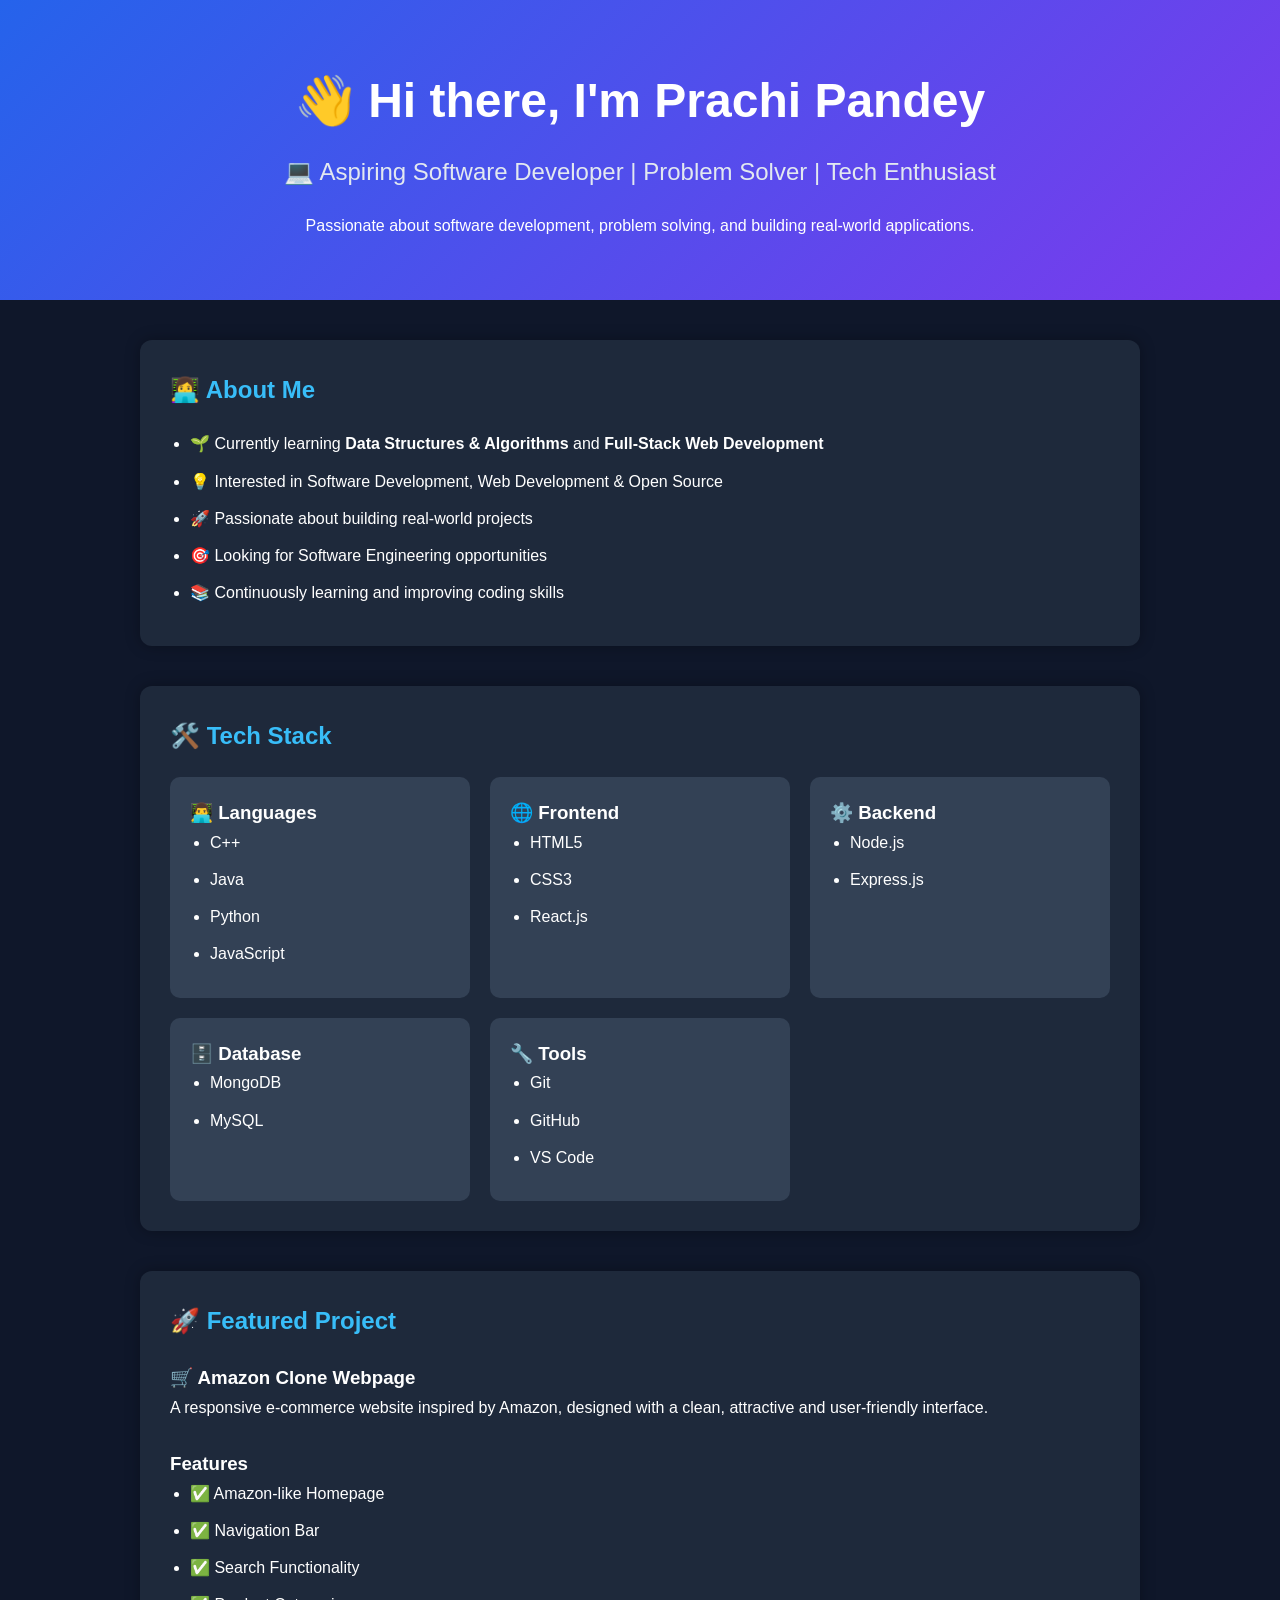
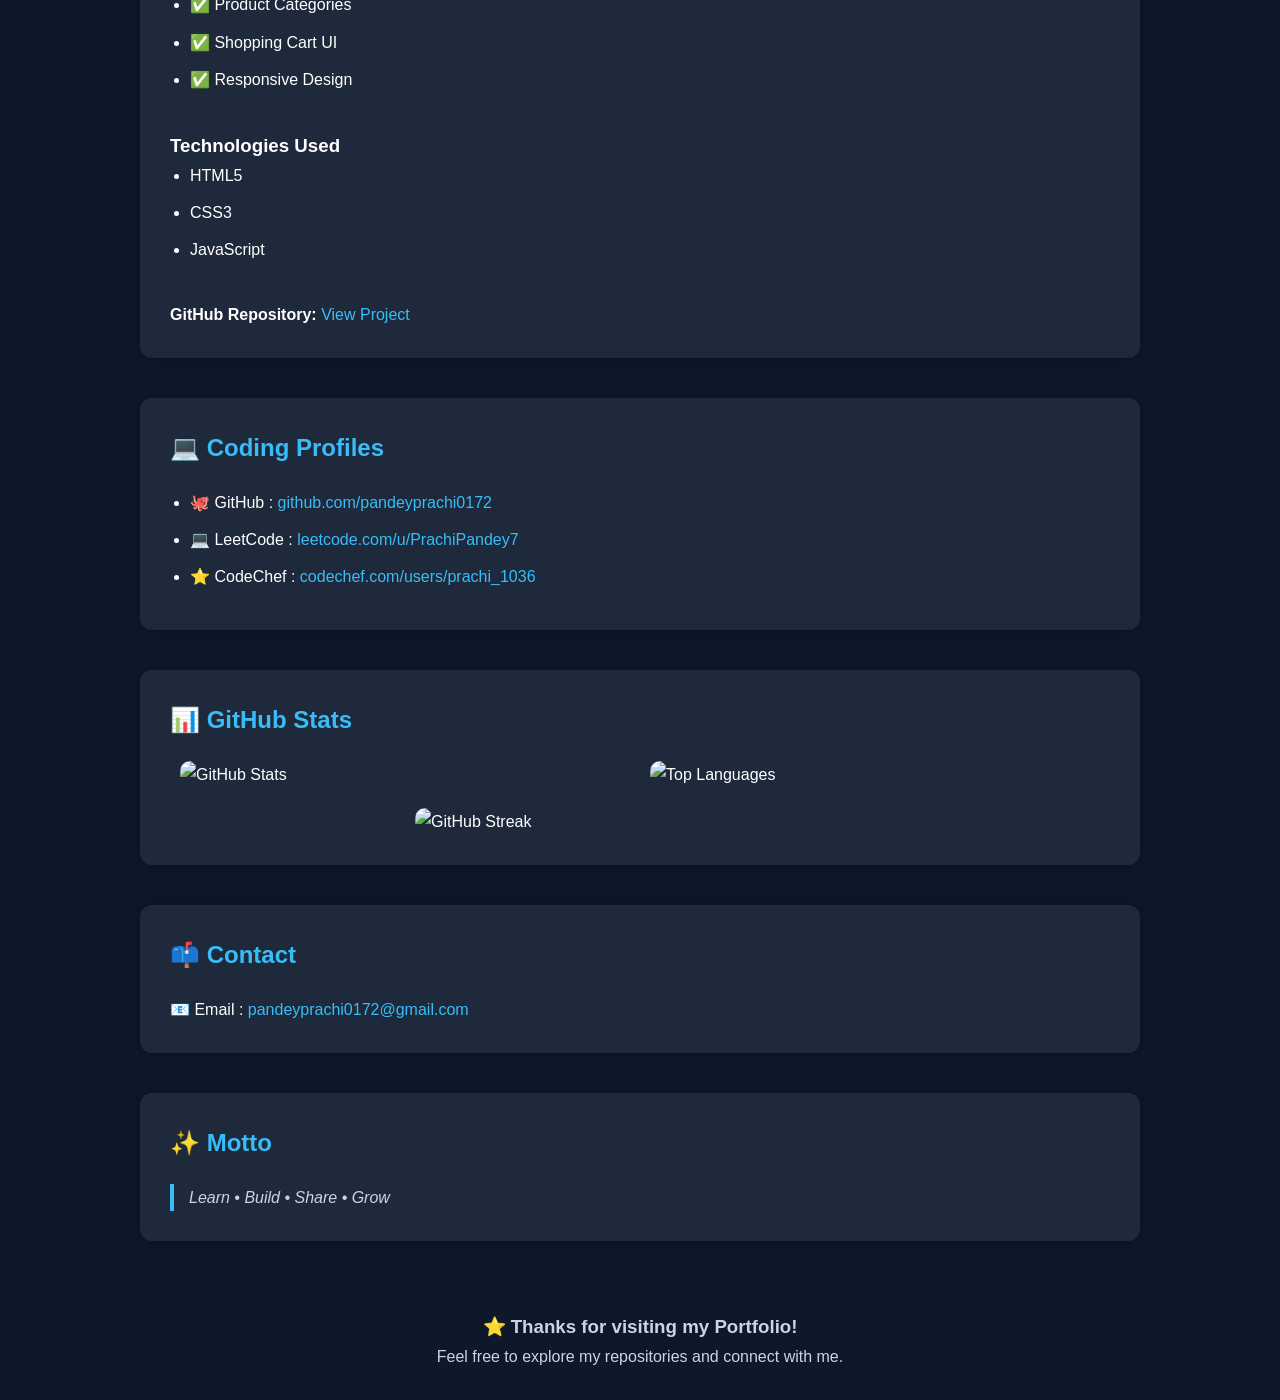
==== Portfolio/index.html @ b2e93963 "Add portfolio" ====
<!DOCTYPE html>
<html lang="en">
<head>
    <meta charset="UTF-8">
    <meta name="viewport" content="width=device-width, initial-scale=1.0">
    <title>Prachi Pandey | Portfolio</title>

    <style>
        *{
            margin:0;
            padding:0;
            box-sizing:border-box;
            font-family:Arial, Helvetica, sans-serif;
        }

        body{
            background:#0f172a;
            color:#fff;
            line-height:1.7;
        }

        header{
            text-align:center;
            padding:60px 20px;
            background:linear-gradient(135deg,#2563eb,#7c3aed);
        }

        header h1{
            font-size:3rem;
        }

        header h2{
            margin-top:10px;
            font-weight:400;
            color:#e2e8f0;
        }

        section{
            max-width:1000px;
            margin:40px auto;
            padding:30px;
            background:#1e293b;
            border-radius:12px;
            box-shadow:0 0 15px rgba(0,0,0,.3);
        }

        h2{
            color:#38bdf8;
            margin-bottom:20px;
        }

        ul{
            margin-left:20px;
        }

        li{
            margin-bottom:10px;
        }

        .grid{
            display:grid;
            grid-template-columns:repeat(auto-fit,minmax(250px,1fr));
            gap:20px;
        }

        .card{
            background:#334155;
            padding:20px;
            border-radius:10px;
        }

        a{
            color:#38bdf8;
            text-decoration:none;
        }

        a:hover{
            text-decoration:underline;
        }

        .stats{
            display:flex;
            flex-wrap:wrap;
            justify-content:center;
            gap:20px;
        }

        .stats img{
            width:450px;
            max-width:100%;
            border-radius:10px;
        }

        footer{
            text-align:center;
            padding:30px;
            color:#cbd5e1;
        }

        blockquote{
            border-left:4px solid #38bdf8;
            padding-left:15px;
            font-style:italic;
            color:#cbd5e1;
        }
    </style>

</head>
<body>

<header>
    <h1>👋 Hi there, I'm Prachi Pandey</h1>
    <h2>💻 Aspiring Software Developer | Problem Solver | Tech Enthusiast</h2>

    <p style="margin-top:20px;">
        Passionate about software development, problem solving,
        and building real-world applications.
    </p>
</header>

<section>

<h2>👩‍💻 About Me</h2>

<ul>
    <li>🌱 Currently learning <strong>Data Structures & Algorithms</strong> and <strong>Full-Stack Web Development</strong></li>

    <li>💡 Interested in Software Development, Web Development & Open Source</li>

    <li>🚀 Passionate about building real-world projects</li>

    <li>🎯 Looking for Software Engineering opportunities</li>

    <li>📚 Continuously learning and improving coding skills</li>

</ul>

</section>

<section>

<h2>🛠️ Tech Stack</h2>

<div class="grid">

<div class="card">
<h3>👨‍💻 Languages</h3>
<ul>
<li>C++</li>
<li>Java</li>
<li>Python</li>
<li>JavaScript</li>
</ul>
</div>

<div class="card">
<h3>🌐 Frontend</h3>
<ul>
<li>HTML5</li>
<li>CSS3</li>
<li>React.js</li>
</ul>
</div>

<div class="card">
<h3>⚙️ Backend</h3>
<ul>
<li>Node.js</li>
<li>Express.js</li>
</ul>
</div>

<div class="card">
<h3>🗄️ Database</h3>
<ul>
<li>MongoDB</li>
<li>MySQL</li>
</ul>
</div>

<div class="card">
<h3>🔧 Tools</h3>
<ul>
<li>Git</li>
<li>GitHub</li>
<li>VS Code</li>
</ul>
</div>

</div>

</section>

<section>

<h2>🚀 Featured Project</h2>

<h3>🛒 Amazon Clone Webpage</h3>

<p>
A responsive e-commerce website inspired by Amazon,
designed with a clean, attractive and user-friendly interface.
</p>

<br>

<h3>Features</h3>

<ul>
<li>✅ Amazon-like Homepage</li>
<li>✅ Navigation Bar</li>
<li>✅ Search Functionality</li>
<li>✅ Product Categories</li>
<li>✅ Shopping Cart UI</li>
<li>✅ Responsive Design</li>
</ul>

<br>

<h3>Technologies Used</h3>

<ul>
<li>HTML5</li>
<li>CSS3</li>
<li>JavaScript</li>
</ul>

<br>

<p>
<strong>GitHub Repository:</strong>
<a href="https://github.com/pandeyprachi0172/PrachiPandey" target="_blank">
View Project
</a>
</p>

</section>

<section>

<h2>💻 Coding Profiles</h2>

<ul>

<li>
🐙 GitHub :
<a href="https://github.com/pandeyprachi0172" target="_blank">
github.com/pandeyprachi0172
</a>
</li>

<li>
💻 LeetCode :
<a href="https://leetcode.com/u/PrachiPandey7/" target="_blank">
leetcode.com/u/PrachiPandey7
</a>
</li>

<li>
⭐ CodeChef :
<a href="https://www.codechef.com/users/prachi_1036" target="_blank">
codechef.com/users/prachi_1036
</a>
</li>

</ul>

</section>

<section>

<h2>📊 GitHub Stats</h2>

<div class="stats">

<img src="https://github-readme-stats.vercel.app/api?username=pandeyprachi0172&show_icons=true&theme=tokyonight&hide_border=true" alt="GitHub Stats">

<img src="https://github-readme-stats.vercel.app/api/top-langs/?username=pandeyprachi0172&layout=compact&theme=tokyonight&hide_border=true" alt="Top Languages">

<img src="https://streak-stats.demolab.com?user=pandeyprachi0172&theme=tokyonight&hide_border=true" alt="GitHub Streak">

</div>

</section>

<section>

<h2>📫 Contact</h2>

<p>
📧 Email :
<a href="mailto:pandeyprachi0172@gmail.com">
pandeyprachi0172@gmail.com
</a>
</p>

</section>

<section>

<h2>✨ Motto</h2>

<blockquote>

Learn • Build • Share • Grow

</blockquote>

</section>

<footer>

<h3>⭐ Thanks for visiting my Portfolio!</h3>

<p>Feel free to explore my repositories and connect with me.</p>

</footer>

</body>
</html>
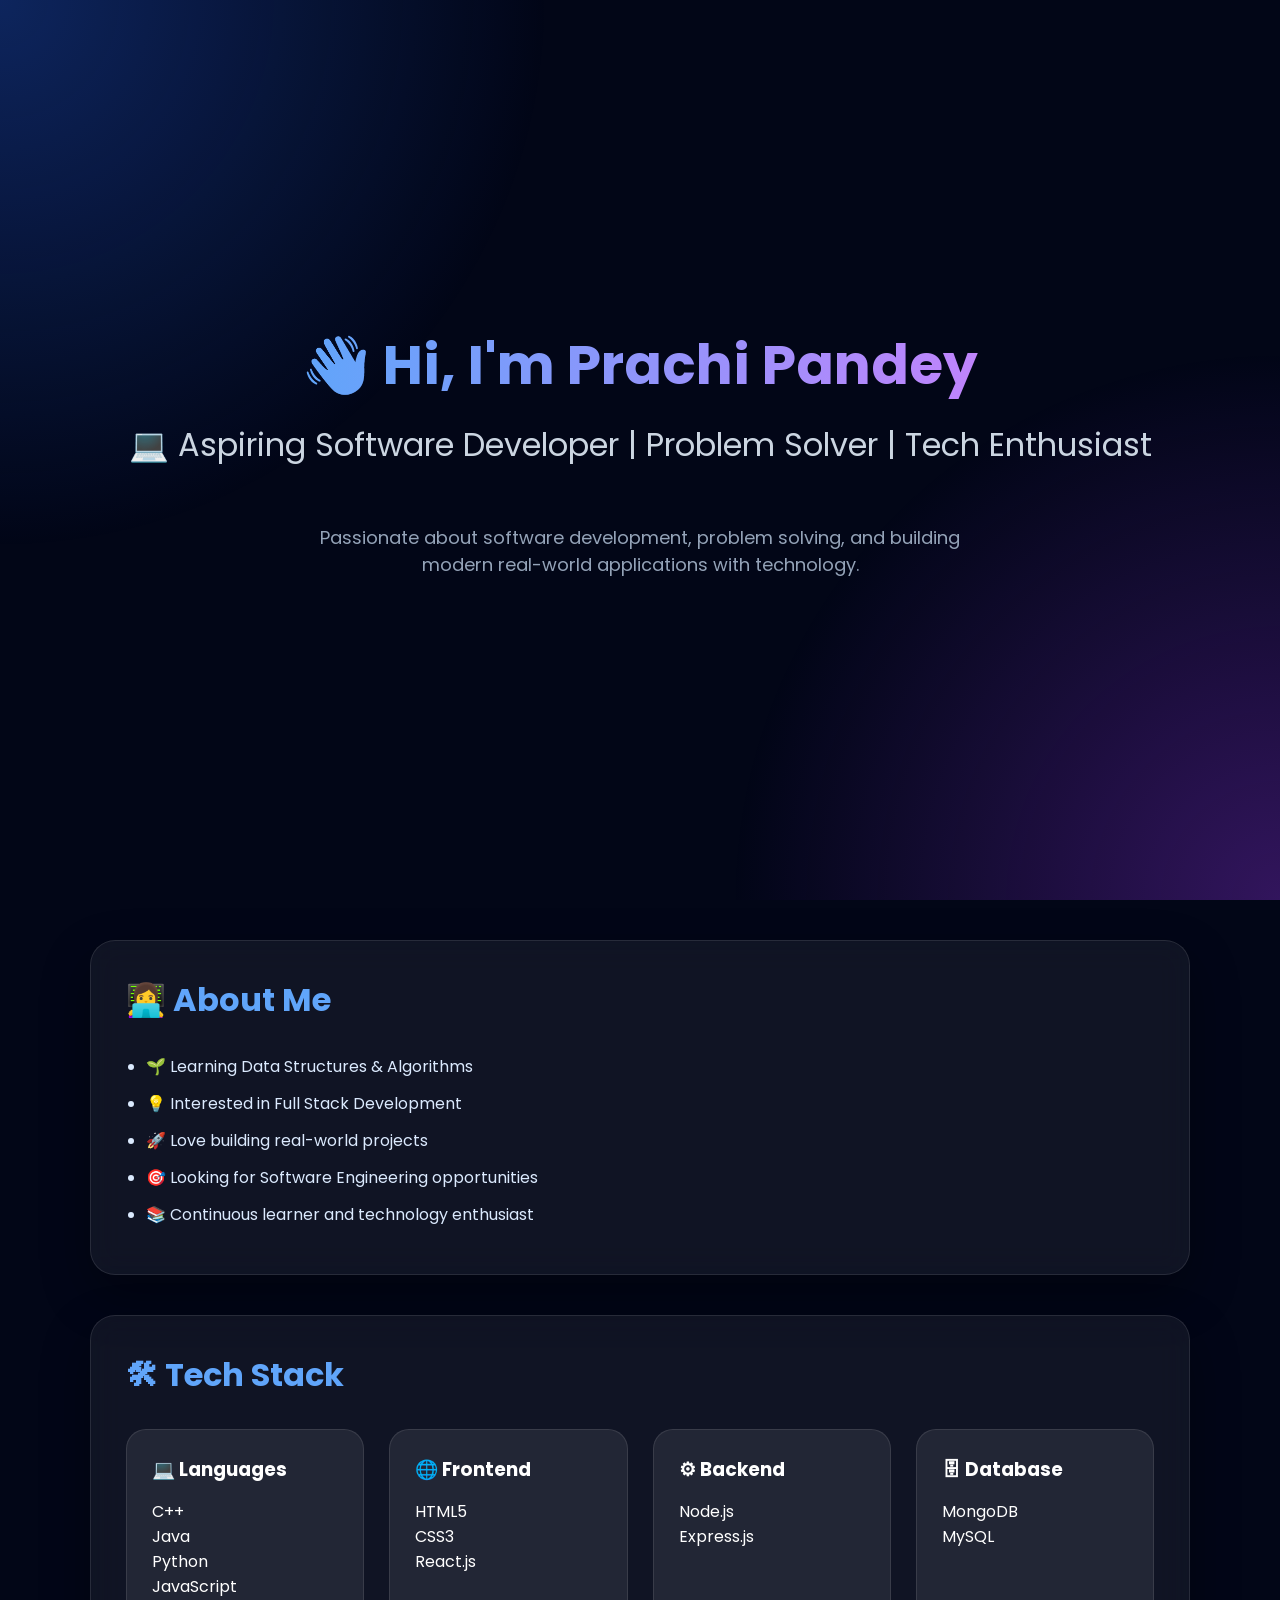
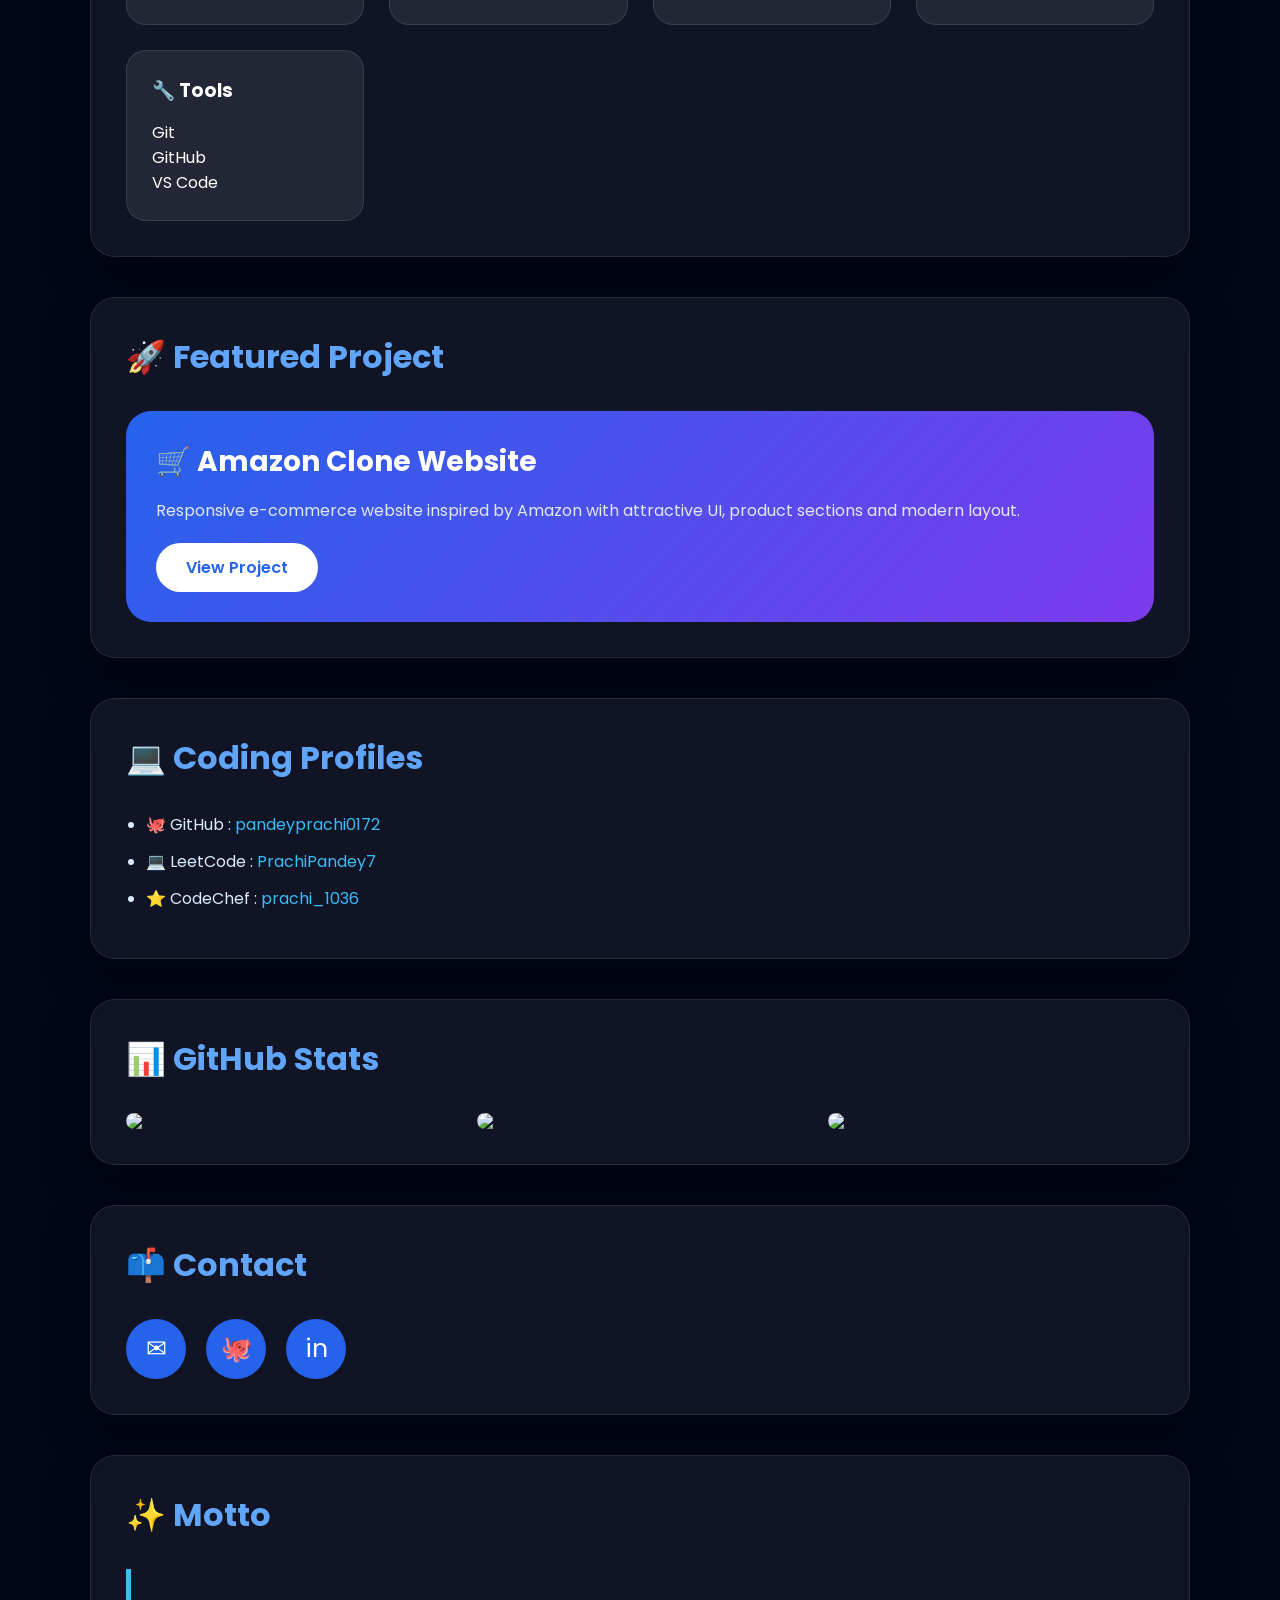
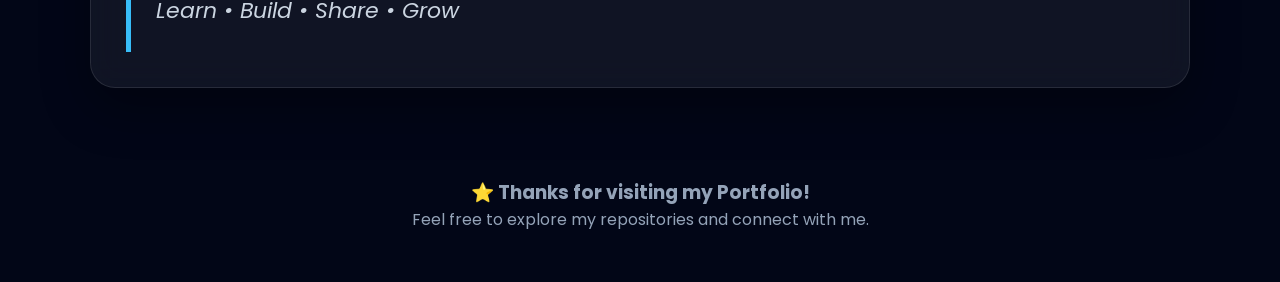
==== commit 54a8790e: "project" ====
--- a/Portfolio/index.html
+++ b/Portfolio/index.html
@@ -1,320 +1,756 @@
 <!DOCTYPE html>
 <html lang="en">
+
 <head>
-    <meta charset="UTF-8">
-    <meta name="viewport" content="width=device-width, initial-scale=1.0">
-    <title>Prachi Pandey | Portfolio</title>
-
-    <style>
-        *{
-            margin:0;
-            padding:0;
-            box-sizing:border-box;
-            font-family:Arial, Helvetica, sans-serif;
-        }
-
-        body{
-            background:#0f172a;
-            color:#fff;
-            line-height:1.7;
-        }
-
-        header{
-            text-align:center;
-            padding:60px 20px;
-            background:linear-gradient(135deg,#2563eb,#7c3aed);
-        }
-
-        header h1{
-            font-size:3rem;
-        }
-
-        header h2{
-            margin-top:10px;
-            font-weight:400;
-            color:#e2e8f0;
-        }
-
-        section{
-            max-width:1000px;
-            margin:40px auto;
-            padding:30px;
-            background:#1e293b;
-            border-radius:12px;
-            box-shadow:0 0 15px rgba(0,0,0,.3);
-        }
-
-        h2{
-            color:#38bdf8;
-            margin-bottom:20px;
-        }
-
-        ul{
-            margin-left:20px;
-        }
-
-        li{
-            margin-bottom:10px;
-        }
-
-        .grid{
-            display:grid;
-            grid-template-columns:repeat(auto-fit,minmax(250px,1fr));
-            gap:20px;
-        }
-
-        .card{
-            background:#334155;
-            padding:20px;
-            border-radius:10px;
-        }
-
-        a{
-            color:#38bdf8;
-            text-decoration:none;
-        }
-
-        a:hover{
-            text-decoration:underline;
-        }
-
-        .stats{
-            display:flex;
-            flex-wrap:wrap;
-            justify-content:center;
-            gap:20px;
-        }
-
-        .stats img{
-            width:450px;
-            max-width:100%;
-            border-radius:10px;
-        }
-
-        footer{
-            text-align:center;
-            padding:30px;
-            color:#cbd5e1;
-        }
-
-        blockquote{
-            border-left:4px solid #38bdf8;
-            padding-left:15px;
-            font-style:italic;
-            color:#cbd5e1;
-        }
-    </style>
+
+<meta charset="UTF-8">
+<meta name="viewport" content="width=device-width, initial-scale=1.0">
+
+<title>Prachi Pandey | Portfolio</title>
+
+<link href="https://fonts.googleapis.com/css2?family=Poppins:wght@300;400;600;700&display=swap" rel="stylesheet">
+
+<style>
+
+*{
+margin:0;
+padding:0;
+box-sizing:border-box;
+font-family:'Poppins',sans-serif;
+scroll-behavior:smooth;
+}
+
+
+body{
+
+background:#020617;
+color:white;
+overflow-x:hidden;
+
+}
+
+
+/* Background Glow */
+
+body::before{
+
+content:"";
+position:fixed;
+width:100%;
+height:100%;
+
+background:
+radial-gradient(circle at top left,#2563eb55,transparent 35%),
+radial-gradient(circle at bottom right,#9333ea55,transparent 35%);
+
+z-index:-1;
+
+}
+
+
+/* Header */
+
+header{
+
+min-height:100vh;
+
+display:flex;
+flex-direction:column;
+justify-content:center;
+align-items:center;
+
+text-align:center;
+
+padding:40px;
+
+}
+
+
+header h1{
+
+font-size:55px;
+
+background:linear-gradient(90deg,#60a5fa,#c084fc);
+
+-webkit-background-clip:text;
+color:transparent;
+
+}
+
+
+header h2{
+
+margin-top:15px;
+
+color:#cbd5e1;
+
+font-weight:400;
+
+}
+
+
+header p{
+
+max-width:700px;
+
+margin-top:25px;
+
+color:#94a3b8;
+
+font-size:18px;
+
+}
+
+
+/* Sections */
+
+section{
+
+max-width:1100px;
+
+margin:40px auto;
+
+padding:35px;
+
+background:rgba(255,255,255,.06);
+
+border:1px solid rgba(255,255,255,.1);
+
+border-radius:25px;
+
+backdrop-filter:blur(15px);
+
+box-shadow:0 20px 50px #0005;
+
+transition:.4s;
+
+}
+
+
+section:hover{
+
+transform:translateY(-5px);
+
+}
+
+
+
+h2{
+
+font-size:32px;
+
+margin-bottom:30px;
+
+color:#60a5fa;
+
+}
+
+
+
+ul{
+
+margin-left:20px;
+
+}
+
+
+li{
+
+margin:12px 0;
+
+color:#dbeafe;
+
+}
+
+
+/* Grid */
+
+
+.grid{
+
+display:grid;
+
+grid-template-columns:repeat(auto-fit,minmax(230px,1fr));
+
+gap:25px;
+
+}
+
+
+
+.card{
+
+background:rgba(255,255,255,.08);
+
+padding:25px;
+
+border-radius:20px;
+
+border:1px solid rgba(255,255,255,.1);
+
+transition:.4s;
+
+}
+
+
+
+.card:hover{
+
+background:#2563eb;
+
+transform:translateY(-10px);
+
+box-shadow:0 20px 40px #2563eb55;
+
+}
+
+
+.card h3{
+
+margin-bottom:15px;
+
+color:#fff;
+
+}
+
+
+
+/* Project */
+
+
+.project{
+
+background:linear-gradient(135deg,#2563eb,#7c3aed);
+
+padding:30px;
+
+border-radius:25px;
+
+}
+
+
+
+.project h3{
+
+font-size:28px;
+
+margin-bottom:15px;
+
+}
+
+
+.project p{
+
+color:#e2e8f0;
+
+}
+
+
+
+.btn{
+
+display:inline-block;
+
+margin-top:20px;
+
+padding:12px 30px;
+
+border-radius:30px;
+
+background:white;
+
+color:#2563eb;
+
+font-weight:600;
+
+text-decoration:none;
+
+transition:.3s;
+
+}
+
+
+.btn:hover{
+
+transform:scale(1.1);
+
+}
+
+
+
+/* Links */
+
+
+a{
+
+color:#38bdf8;
+
+text-decoration:none;
+
+}
+
+
+a:hover{
+
+color:#c084fc;
+
+}
+
+
+
+/* Stats */
+
+.stats{
+
+display:grid;
+
+grid-template-columns:repeat(auto-fit,minmax(300px,1fr));
+
+gap:25px;
+
+}
+
+
+.stats img{
+
+width:100%;
+
+border-radius:20px;
+
+}
+
+
+
+/* Contact */
+
+.contact{
+
+display:flex;
+
+gap:20px;
+
+flex-wrap:wrap;
+
+}
+
+
+.contact a{
+
+width:60px;
+
+height:60px;
+
+display:flex;
+
+justify-content:center;
+
+align-items:center;
+
+border-radius:50%;
+
+background:#2563eb;
+
+color:white;
+
+font-size:25px;
+
+transition:.4s;
+
+}
+
+
+.contact a:hover{
+
+background:#9333ea;
+
+transform:translateY(-8px);
+
+}
+
+
+
+/* Quote */
+
+
+blockquote{
+
+padding:25px;
+
+border-left:5px solid #38bdf8;
+
+font-size:22px;
+
+color:#cbd5e1;
+
+font-style:italic;
+
+}
+
+
+
+/* Footer */
+
+
+footer{
+
+text-align:center;
+
+padding:50px;
+
+color:#94a3b8;
+
+}
+
+
+
+/* Responsive */
+
+
+@media(max-width:700px){
+
+header h1{
+
+font-size:35px;
+
+}
+
+
+section{
+
+margin:20px;
+
+padding:25px;
+
+}
+
+
+h2{
+
+font-size:26px;
+
+}
+
+}
+
+
+</style>
+
 
 </head>
+
+
 <body>
 
+
 <header>
-    <h1>👋 Hi there, I'm Prachi Pandey</h1>
-    <h2>💻 Aspiring Software Developer | Problem Solver | Tech Enthusiast</h2>
-
-    <p style="margin-top:20px;">
-        Passionate about software development, problem solving,
-        and building real-world applications.
-    </p>
+
+<h1>
+👋 Hi, I'm Prachi Pandey
+</h1>
+
+
+<h2>
+💻 Aspiring Software Developer | Problem Solver | Tech Enthusiast
+</h2>
+
+
+<p>
+
+Passionate about software development, problem solving,
+and building modern real-world applications with technology.
+
+</p>
+
+
 </header>
 
+
+
+
 <section>
 
 <h2>👩‍💻 About Me</h2>
 
+
 <ul>
-    <li>🌱 Currently learning <strong>Data Structures & Algorithms</strong> and <strong>Full-Stack Web Development</strong></li>
-
-    <li>💡 Interested in Software Development, Web Development & Open Source</li>
-
-    <li>🚀 Passionate about building real-world projects</li>
-
-    <li>🎯 Looking for Software Engineering opportunities</li>
-
-    <li>📚 Continuously learning and improving coding skills</li>
+
+<li>🌱 Learning Data Structures & Algorithms</li>
+
+<li>💡 Interested in Full Stack Development</li>
+
+<li>🚀 Love building real-world projects</li>
+
+<li>🎯 Looking for Software Engineering opportunities</li>
+
+<li>📚 Continuous learner and technology enthusiast</li>
+
 
 </ul>
 
 </section>
 
+
+
+
+
 <section>
 
-<h2>🛠️ Tech Stack</h2>
+<h2>🛠 Tech Stack</h2>
+
 
 <div class="grid">
 
+
 <div class="card">
-<h3>👨‍💻 Languages</h3>
-<ul>
-<li>C++</li>
-<li>Java</li>
-<li>Python</li>
-<li>JavaScript</li>
-</ul>
-</div>
+
+<h3>💻 Languages</h3>
+
+<p>
+C++<br>
+Java<br>
+Python<br>
+JavaScript
+</p>
+
+</div>
+
 
 <div class="card">
+
 <h3>🌐 Frontend</h3>
-<ul>
-<li>HTML5</li>
-<li>CSS3</li>
-<li>React.js</li>
-</ul>
-</div>
+
+<p>
+HTML5<br>
+CSS3<br>
+React.js
+</p>
+
+</div>
+
+
 
 <div class="card">
-<h3>⚙️ Backend</h3>
-<ul>
-<li>Node.js</li>
-<li>Express.js</li>
-</ul>
-</div>
+
+<h3>⚙ Backend</h3>
+
+<p>
+Node.js<br>
+Express.js
+</p>
+
+</div>
+
 
 <div class="card">
-<h3>🗄️ Database</h3>
-<ul>
-<li>MongoDB</li>
-<li>MySQL</li>
-</ul>
-</div>
+
+<h3>🗄 Database</h3>
+
+<p>
+MongoDB<br>
+MySQL
+</p>
+
+</div>
+
 
 <div class="card">
+
 <h3>🔧 Tools</h3>
-<ul>
-<li>Git</li>
-<li>GitHub</li>
-<li>VS Code</li>
-</ul>
-</div>
-
-</div>
+
+<p>
+Git<br>
+GitHub<br>
+VS Code
+</p>
+
+</div>
+
+
+</div>
+
 
 </section>
 
+
+
+
+
+
 <section>
 
+
 <h2>🚀 Featured Project</h2>
 
-<h3>🛒 Amazon Clone Webpage</h3>
+
+<div class="project">
+
+
+<h3>🛒 Amazon Clone Website</h3>
+
 
 <p>
-A responsive e-commerce website inspired by Amazon,
-designed with a clean, attractive and user-friendly interface.
+
+Responsive e-commerce website inspired by Amazon
+with attractive UI, product sections and modern layout.
+
 </p>
 
-<br>
-
-<h3>Features</h3>
-
-<ul>
-<li>✅ Amazon-like Homepage</li>
-<li>✅ Navigation Bar</li>
-<li>✅ Search Functionality</li>
-<li>✅ Product Categories</li>
-<li>✅ Shopping Cart UI</li>
-<li>✅ Responsive Design</li>
-</ul>
-
-<br>
-
-<h3>Technologies Used</h3>
-
-<ul>
-<li>HTML5</li>
-<li>CSS3</li>
-<li>JavaScript</li>
-</ul>
-
-<br>
-
-<p>
-<strong>GitHub Repository:</strong>
-<a href="https://github.com/pandeyprachi0172/PrachiPandey" target="_blank">
+
+<a class="btn" href="https://github.com/pandeyprachi0172/PrachiPandey">
+
 View Project
+
 </a>
-</p>
+
+
+</div>
+
 
 </section>
 
+
+
+
+
+
 <section>
 
+
 <h2>💻 Coding Profiles</h2>
+
 
 <ul>
 
 <li>
 🐙 GitHub :
-<a href="https://github.com/pandeyprachi0172" target="_blank">
-github.com/pandeyprachi0172
+<a href="https://github.com/pandeyprachi0172">
+pandeyprachi0172
 </a>
 </li>
 
+
 <li>
 💻 LeetCode :
-<a href="https://leetcode.com/u/PrachiPandey7/" target="_blank">
-leetcode.com/u/PrachiPandey7
+<a href="https://leetcode.com/u/PrachiPandey7/">
+PrachiPandey7
 </a>
 </li>
 
+
 <li>
 ⭐ CodeChef :
-<a href="https://www.codechef.com/users/prachi_1036" target="_blank">
-codechef.com/users/prachi_1036
+<a href="https://www.codechef.com/users/prachi_1036">
+prachi_1036
 </a>
 </li>
 
+
 </ul>
 
+
 </section>
 
+
+
+
+
+
 <section>
 
+
 <h2>📊 GitHub Stats</h2>
 
+
 <div class="stats">
 
-<img src="https://github-readme-stats.vercel.app/api?username=pandeyprachi0172&show_icons=true&theme=tokyonight&hide_border=true" alt="GitHub Stats">
-
-<img src="https://github-readme-stats.vercel.app/api/top-langs/?username=pandeyprachi0172&layout=compact&theme=tokyonight&hide_border=true" alt="Top Languages">
-
-<img src="https://streak-stats.demolab.com?user=pandeyprachi0172&theme=tokyonight&hide_border=true" alt="GitHub Streak">
-
-</div>
+
+<img src="https://github-readme-stats.vercel.app/api?username=pandeyprachi0172&show_icons=true&theme=tokyonight">
+
+
+<img src="https://github-readme-stats.vercel.app/api/top-langs/?username=pandeyprachi0172&layout=compact&theme=tokyonight">
+
+
+<img src="https://streak-stats.demolab.com?user=pandeyprachi0172&theme=tokyonight">
+
+
+</div>
+
 
 </section>
 
+
+
+
+
+
 <section>
 
+
 <h2>📫 Contact</h2>
 
+
+<div class="contact">
+
+
+<a href="mailto:pandeyprachi0172@gmail.com">
+✉
+</a>
+
+
+<a href="https://github.com/pandeyprachi0172">
+🐙
+</a>
+
+
+<a href="https://linkedin.com">
+in
+</a>
+
+
+</div>
+
+
+</section>
+
+
+
+
+
+
+<section>
+
+<h2>✨ Motto</h2>
+
+
+<blockquote>
+
+Learn • Build • Share • Grow
+
+</blockquote>
+
+
+</section>
+
+
+
+
+
+
+<footer>
+
+<h3>
+⭐ Thanks for visiting my Portfolio!
+</h3>
+
 <p>
-📧 Email :
-<a href="mailto:pandeyprachi0172@gmail.com">
-pandeyprachi0172@gmail.com
-</a>
+Feel free to explore my repositories and connect with me.
 </p>
 
-</section>
-
-<section>
-
-<h2>✨ Motto</h2>
-
-<blockquote>
-
-Learn • Build • Share • Grow
-
-</blockquote>
-
-</section>
-
-<footer>
-
-<h3>⭐ Thanks for visiting my Portfolio!</h3>
-
-<p>Feel free to explore my repositories and connect with me.</p>
 
 </footer>
 
+
+
 </body>
+
 </html>
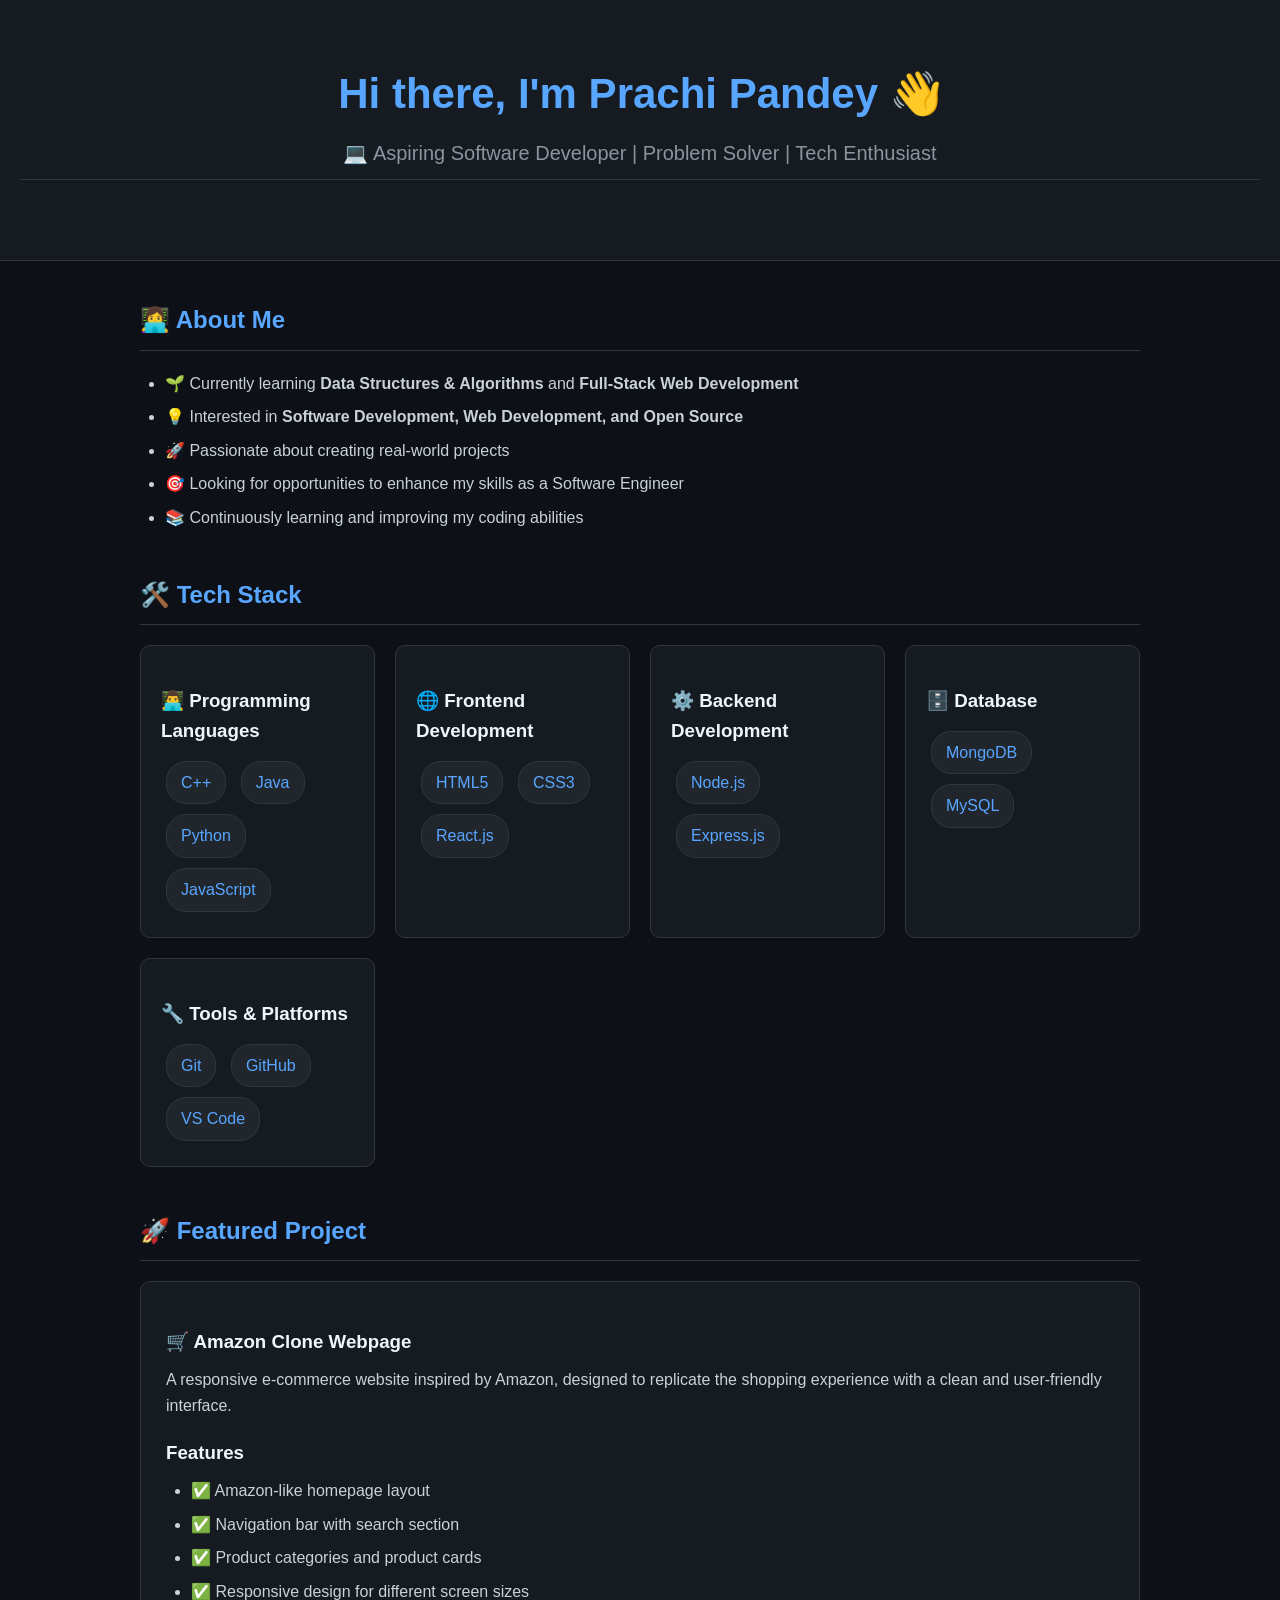
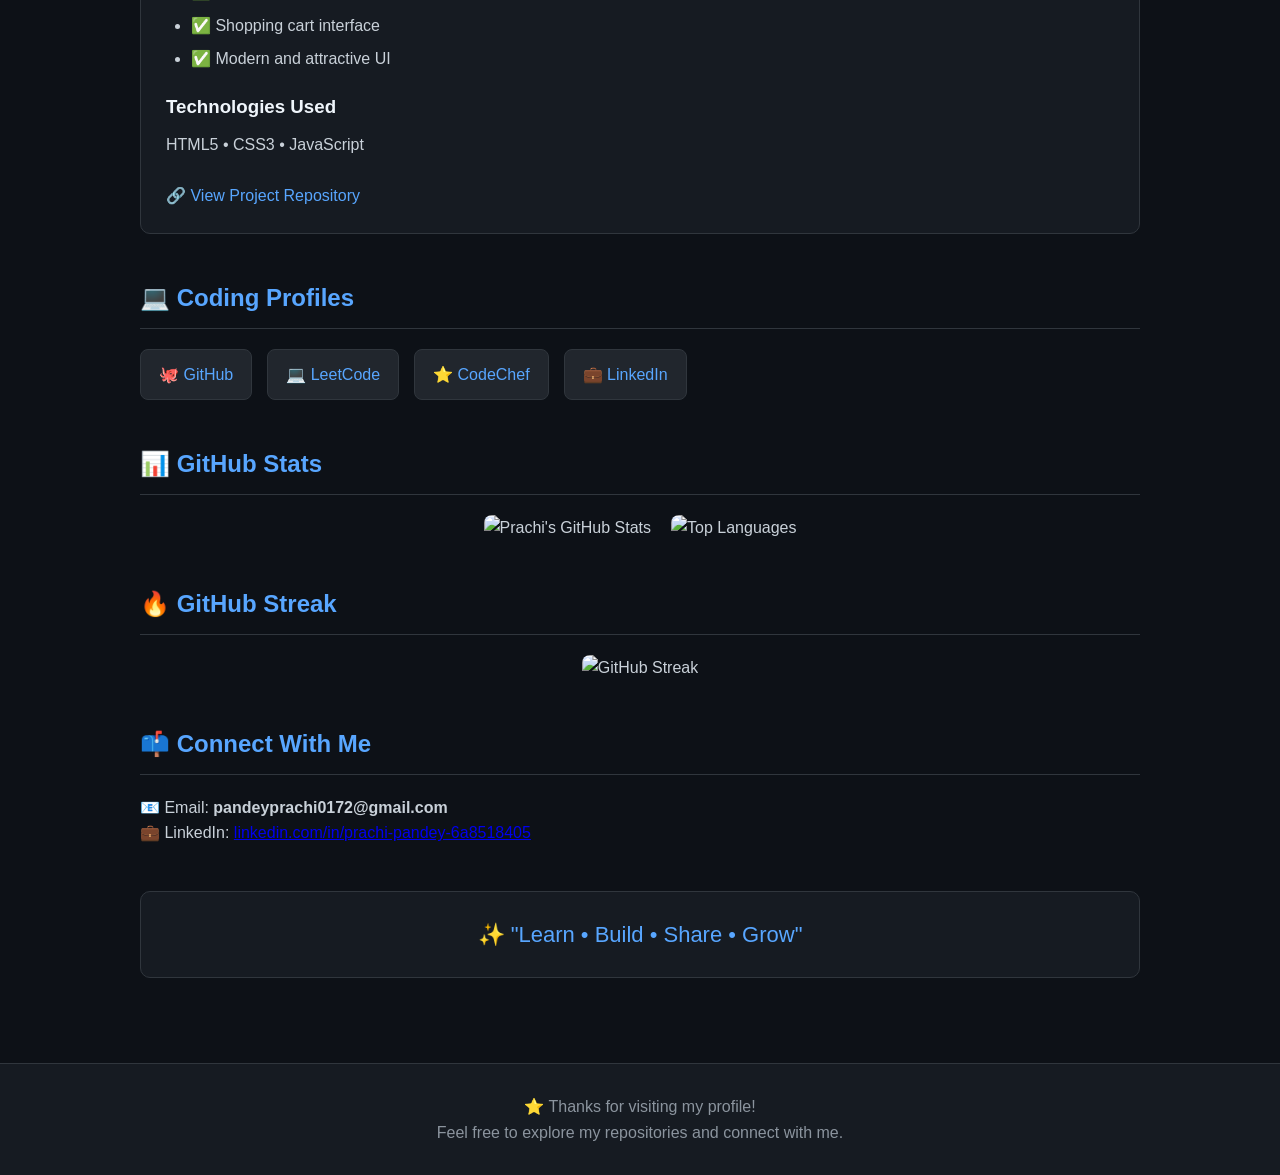
==== commit 4b3d9561: "README.md" ====
--- a/Portfolio/index.html
+++ b/Portfolio/index.html
@@ -1,756 +1,404 @@
 <!DOCTYPE html>
 <html lang="en">
-
 <head>
-
-<meta charset="UTF-8">
-<meta name="viewport" content="width=device-width, initial-scale=1.0">
-
-<title>Prachi Pandey | Portfolio</title>
-
-<link href="https://fonts.googleapis.com/css2?family=Poppins:wght@300;400;600;700&display=swap" rel="stylesheet">
-
-<style>
-
-*{
-margin:0;
-padding:0;
-box-sizing:border-box;
-font-family:'Poppins',sans-serif;
-scroll-behavior:smooth;
-}
-
-
-body{
-
-background:#020617;
-color:white;
-overflow-x:hidden;
-
-}
-
-
-/* Background Glow */
-
-body::before{
-
-content:"";
-position:fixed;
-width:100%;
-height:100%;
-
-background:
-radial-gradient(circle at top left,#2563eb55,transparent 35%),
-radial-gradient(circle at bottom right,#9333ea55,transparent 35%);
-
-z-index:-1;
-
-}
-
-
-/* Header */
-
-header{
-
-min-height:100vh;
-
-display:flex;
-flex-direction:column;
-justify-content:center;
-align-items:center;
-
-text-align:center;
-
-padding:40px;
-
-}
-
-
-header h1{
-
-font-size:55px;
-
-background:linear-gradient(90deg,#60a5fa,#c084fc);
-
--webkit-background-clip:text;
-color:transparent;
-
-}
-
-
-header h2{
-
-margin-top:15px;
-
-color:#cbd5e1;
-
-font-weight:400;
-
-}
-
-
-header p{
-
-max-width:700px;
-
-margin-top:25px;
-
-color:#94a3b8;
-
-font-size:18px;
-
-}
-
-
-/* Sections */
-
-section{
-
-max-width:1100px;
-
-margin:40px auto;
-
-padding:35px;
-
-background:rgba(255,255,255,.06);
-
-border:1px solid rgba(255,255,255,.1);
-
-border-radius:25px;
-
-backdrop-filter:blur(15px);
-
-box-shadow:0 20px 50px #0005;
-
-transition:.4s;
-
-}
-
-
-section:hover{
-
-transform:translateY(-5px);
-
-}
-
-
-
-h2{
-
-font-size:32px;
-
-margin-bottom:30px;
-
-color:#60a5fa;
-
-}
-
-
-
-ul{
-
-margin-left:20px;
-
-}
-
-
-li{
-
-margin:12px 0;
-
-color:#dbeafe;
-
-}
-
-
-/* Grid */
-
-
-.grid{
-
-display:grid;
-
-grid-template-columns:repeat(auto-fit,minmax(230px,1fr));
-
-gap:25px;
-
-}
-
-
-
-.card{
-
-background:rgba(255,255,255,.08);
-
-padding:25px;
-
-border-radius:20px;
-
-border:1px solid rgba(255,255,255,.1);
-
-transition:.4s;
-
-}
-
-
-
-.card:hover{
-
-background:#2563eb;
-
-transform:translateY(-10px);
-
-box-shadow:0 20px 40px #2563eb55;
-
-}
-
-
-.card h3{
-
-margin-bottom:15px;
-
-color:#fff;
-
-}
-
-
-
-/* Project */
-
-
-.project{
-
-background:linear-gradient(135deg,#2563eb,#7c3aed);
-
-padding:30px;
-
-border-radius:25px;
-
-}
-
-
-
-.project h3{
-
-font-size:28px;
-
-margin-bottom:15px;
-
-}
-
-
-.project p{
-
-color:#e2e8f0;
-
-}
-
-
-
-.btn{
-
-display:inline-block;
-
-margin-top:20px;
-
-padding:12px 30px;
-
-border-radius:30px;
-
-background:white;
-
-color:#2563eb;
-
-font-weight:600;
-
-text-decoration:none;
-
-transition:.3s;
-
-}
-
-
-.btn:hover{
-
-transform:scale(1.1);
-
-}
-
-
-
-/* Links */
-
-
-a{
-
-color:#38bdf8;
-
-text-decoration:none;
-
-}
-
-
-a:hover{
-
-color:#c084fc;
-
-}
-
-
-
-/* Stats */
-
-.stats{
-
-display:grid;
-
-grid-template-columns:repeat(auto-fit,minmax(300px,1fr));
-
-gap:25px;
-
-}
-
-
-.stats img{
-
-width:100%;
-
-border-radius:20px;
-
-}
-
-
-
-/* Contact */
-
-.contact{
-
-display:flex;
-
-gap:20px;
-
-flex-wrap:wrap;
-
-}
-
-
-.contact a{
-
-width:60px;
-
-height:60px;
-
-display:flex;
-
-justify-content:center;
-
-align-items:center;
-
-border-radius:50%;
-
-background:#2563eb;
-
-color:white;
-
-font-size:25px;
-
-transition:.4s;
-
-}
-
-
-.contact a:hover{
-
-background:#9333ea;
-
-transform:translateY(-8px);
-
-}
-
-
-
-/* Quote */
-
-
-blockquote{
-
-padding:25px;
-
-border-left:5px solid #38bdf8;
-
-font-size:22px;
-
-color:#cbd5e1;
-
-font-style:italic;
-
-}
-
-
-
-/* Footer */
-
-
-footer{
-
-text-align:center;
-
-padding:50px;
-
-color:#94a3b8;
-
-}
-
-
-
-/* Responsive */
-
-
-@media(max-width:700px){
-
-header h1{
-
-font-size:35px;
-
-}
-
-
-section{
-
-margin:20px;
-
-padding:25px;
-
-}
-
-
-h2{
-
-font-size:26px;
-
-}
-
-}
-
-
-</style>
-
-
+    <meta charset="UTF-8">
+    <meta name="viewport" content="width=device-width, initial-scale=1.0">
+
+    <title>Prachi Pandey | Software Developer</title>
+
+    <style>
+        * {
+            margin: 0;
+            padding: 0;
+            box-sizing: border-box;
+        }
+
+        body {
+            font-family: Arial, sans-serif;
+            background: #0d1117;
+            color: #c9d1d9;
+            line-height: 1.6;
+        }
+
+        header {
+            text-align: center;
+            padding: 60px 20px;
+            background: #161b22;
+            border-bottom: 1px solid #30363d;
+        }
+
+        header h1 {
+            font-size: 42px;
+            color: #58a6ff;
+            margin-bottom: 10px;
+        }
+
+        header h2 {
+            font-size: 20px;
+            color: #8b949e;
+            font-weight: normal;
+        }
+
+        .container {
+            width: 90%;
+            max-width: 1000px;
+            margin: auto;
+            padding: 40px 0;
+        }
+
+        section {
+            margin-bottom: 45px;
+        }
+
+        h2 {
+            color: #58a6ff;
+            margin-bottom: 20px;
+            border-bottom: 1px solid #30363d;
+            padding-bottom: 10px;
+        }
+
+        h3 {
+            color: #f0f6fc;
+            margin: 20px 0 10px;
+        }
+
+        p {
+            color: #c9d1d9;
+        }
+
+        ul {
+            padding-left: 25px;
+        }
+
+        li {
+            margin: 8px 0;
+        }
+
+        .tech-grid {
+            display: grid;
+            grid-template-columns: repeat(auto-fit, minmax(220px, 1fr));
+            gap: 20px;
+        }
+
+        .card {
+            background: #161b22;
+            border: 1px solid #30363d;
+            border-radius: 10px;
+            padding: 20px;
+            transition: 0.3s;
+        }
+
+        .card:hover {
+            transform: translateY(-5px);
+            border-color: #58a6ff;
+        }
+
+        .skills span {
+            display: inline-block;
+            background: #21262d;
+            color: #58a6ff;
+            padding: 8px 14px;
+            margin: 5px;
+            border-radius: 20px;
+            border: 1px solid #30363d;
+        }
+
+        .project {
+            background: #161b22;
+            border: 1px solid #30363d;
+            border-radius: 10px;
+            padding: 25px;
+        }
+
+        .project a,
+        .profiles a {
+            color: #58a6ff;
+            text-decoration: none;
+        }
+
+        .project a:hover,
+        .profiles a:hover {
+            text-decoration: underline;
+        }
+
+        .profiles {
+            display: flex;
+            flex-wrap: wrap;
+            gap: 15px;
+        }
+
+        .profile-link {
+            background: #21262d;
+            padding: 12px 18px;
+            border-radius: 8px;
+            border: 1px solid #30363d;
+        }
+
+        .stats {
+            display: flex;
+            flex-wrap: wrap;
+            gap: 20px;
+            justify-content: center;
+        }
+
+        .stats img {
+            max-width: 100%;
+            border-radius: 8px;
+        }
+
+        .motto {
+            text-align: center;
+            font-size: 22px;
+            color: #58a6ff;
+            padding: 25px;
+            background: #161b22;
+            border-radius: 10px;
+            border: 1px solid #30363d;
+        }
+
+        footer {
+            text-align: center;
+            padding: 30px;
+            background: #161b22;
+            border-top: 1px solid #30363d;
+            color: #8b949e;
+        }
+
+        @media (max-width: 600px) {
+            header h1 {
+                font-size: 32px;
+            }
+
+            header h2 {
+                font-size: 16px;
+            }
+
+            .container {
+                width: 92%;
+            }
+        }
+    </style>
 </head>
 
-
 <body>
 
-
-<header>
-
-<h1>
-👋 Hi, I'm Prachi Pandey
-</h1>
-
-
-<h2>
-💻 Aspiring Software Developer | Problem Solver | Tech Enthusiast
-</h2>
-
-
-<p>
-
-Passionate about software development, problem solving,
-and building modern real-world applications with technology.
-
-</p>
-
-
-</header>
-
-
-
-
-<section>
-
-<h2>👩‍💻 About Me</h2>
-
-
-<ul>
-
-<li>🌱 Learning Data Structures & Algorithms</li>
-
-<li>💡 Interested in Full Stack Development</li>
-
-<li>🚀 Love building real-world projects</li>
-
-<li>🎯 Looking for Software Engineering opportunities</li>
-
-<li>📚 Continuous learner and technology enthusiast</li>
-
-
-</ul>
-
-</section>
-
-
-
-
-
-<section>
-
-<h2>🛠 Tech Stack</h2>
-
-
-<div class="grid">
-
-
-<div class="card">
-
-<h3>💻 Languages</h3>
-
-<p>
-C++<br>
-Java<br>
-Python<br>
-JavaScript
-</p>
-
-</div>
-
-
-<div class="card">
-
-<h3>🌐 Frontend</h3>
-
-<p>
-HTML5<br>
-CSS3<br>
-React.js
-</p>
-
-</div>
-
-
-
-<div class="card">
-
-<h3>⚙ Backend</h3>
-
-<p>
-Node.js<br>
-Express.js
-</p>
-
-</div>
-
-
-<div class="card">
-
-<h3>🗄 Database</h3>
-
-<p>
-MongoDB<br>
-MySQL
-</p>
-
-</div>
-
-
-<div class="card">
-
-<h3>🔧 Tools</h3>
-
-<p>
-Git<br>
-GitHub<br>
-VS Code
-</p>
-
-</div>
-
-
-</div>
-
-
-</section>
-
-
-
-
-
-
-<section>
-
-
-<h2>🚀 Featured Project</h2>
-
-
-<div class="project">
-
-
-<h3>🛒 Amazon Clone Website</h3>
-
-
-<p>
-
-Responsive e-commerce website inspired by Amazon
-with attractive UI, product sections and modern layout.
-
-</p>
-
-
-<a class="btn" href="https://github.com/pandeyprachi0172/PrachiPandey">
-
-View Project
-
-</a>
-
-
-</div>
-
-
-</section>
-
-
-
-
-
-
-<section>
-
-
-<h2>💻 Coding Profiles</h2>
-
-
-<ul>
-
-<li>
-🐙 GitHub :
-<a href="https://github.com/pandeyprachi0172">
-pandeyprachi0172
-</a>
-</li>
-
-
-<li>
-💻 LeetCode :
-<a href="https://leetcode.com/u/PrachiPandey7/">
-PrachiPandey7
-</a>
-</li>
-
-
-<li>
-⭐ CodeChef :
-<a href="https://www.codechef.com/users/prachi_1036">
-prachi_1036
-</a>
-</li>
-
-
-</ul>
-
-
-</section>
-
-
-
-
-
-
-<section>
-
-
-<h2>📊 GitHub Stats</h2>
-
-
-<div class="stats">
-
-
-<img src="https://github-readme-stats.vercel.app/api?username=pandeyprachi0172&show_icons=true&theme=tokyonight">
-
-
-<img src="https://github-readme-stats.vercel.app/api/top-langs/?username=pandeyprachi0172&layout=compact&theme=tokyonight">
-
-
-<img src="https://streak-stats.demolab.com?user=pandeyprachi0172&theme=tokyonight">
-
-
-</div>
-
-
-</section>
-
-
-
-
-
-
-<section>
-
-
-<h2>📫 Contact</h2>
-
-
-<div class="contact">
-
-
-<a href="mailto:pandeyprachi0172@gmail.com">
-✉
-</a>
-
-
-<a href="https://github.com/pandeyprachi0172">
-🐙
-</a>
-
-
-<a href="https://linkedin.com">
-in
-</a>
-
-
-</div>
-
-
-</section>
-
-
-
-
-
-
-<section>
-
-<h2>✨ Motto</h2>
-
-
-<blockquote>
-
-Learn • Build • Share • Grow
-
-</blockquote>
-
-
-</section>
-
-
-
-
-
-
-<footer>
-
-<h3>
-⭐ Thanks for visiting my Portfolio!
-</h3>
-
-<p>
-Feel free to explore my repositories and connect with me.
-</p>
-
-
-</footer>
-
-
+    <!-- Header -->
+    <header>
+        <h1>Hi there, I'm Prachi Pandey 👋</h1>
+        <h2>💻 Aspiring Software Developer | Problem Solver | Tech Enthusiast</h2>
+    </header>
+
+    <main class="container">
+
+        <!-- About Me -->
+        <section>
+            <h2>👩‍💻 About Me</h2>
+
+            <ul>
+                <li>🌱 Currently learning <strong>Data Structures & Algorithms</strong> and <strong>Full-Stack Web Development</strong></li>
+                <li>💡 Interested in <strong>Software Development, Web Development, and Open Source</strong></li>
+                <li>🚀 Passionate about creating real-world projects</li>
+                <li>🎯 Looking for opportunities to enhance my skills as a Software Engineer</li>
+                <li>📚 Continuously learning and improving my coding abilities</li>
+            </ul>
+        </section>
+
+        <!-- Tech Stack -->
+        <section>
+            <h2>🛠️ Tech Stack</h2>
+
+            <div class="tech-grid">
+
+                <div class="card">
+                    <h3>👨‍💻 Programming Languages</h3>
+                    <div class="skills">
+                        <span>C++</span>
+                        <span>Java</span>
+                        <span>Python</span>
+                        <span>JavaScript</span>
+                    </div>
+                </div>
+
+                <div class="card">
+                    <h3>🌐 Frontend Development</h3>
+                    <div class="skills">
+                        <span>HTML5</span>
+                        <span>CSS3</span>
+                        <span>React.js</span>
+                    </div>
+                </div>
+
+                <div class="card">
+                    <h3>⚙️ Backend Development</h3>
+                    <div class="skills">
+                        <span>Node.js</span>
+                        <span>Express.js</span>
+                    </div>
+                </div>
+
+                <div class="card">
+                    <h3>🗄️ Database</h3>
+                    <div class="skills">
+                        <span>MongoDB</span>
+                        <span>MySQL</span>
+                    </div>
+                </div>
+
+                <div class="card">
+                    <h3>🔧 Tools & Platforms</h3>
+                    <div class="skills">
+                        <span>Git</span>
+                        <span>GitHub</span>
+                        <span>VS Code</span>
+                    </div>
+                </div>
+
+            </div>
+        </section>
+
+        <!-- Featured Project -->
+        <section>
+            <h2>🚀 Featured Project</h2>
+
+            <div class="project">
+                <h3>🛒 Amazon Clone Webpage</h3>
+
+                <p>
+                    A responsive e-commerce website inspired by Amazon,
+                    designed to replicate the shopping experience with a
+                    clean and user-friendly interface.
+                </p>
+
+                <h3>Features</h3>
+
+                <ul>
+                    <li>✅ Amazon-like homepage layout</li>
+                    <li>✅ Navigation bar with search section</li>
+                    <li>✅ Product categories and product cards</li>
+                    <li>✅ Responsive design for different screen sizes</li>
+                    <li>✅ Shopping cart interface</li>
+                    <li>✅ Modern and attractive UI</li>
+                </ul>
+
+                <h3>Technologies Used</h3>
+
+                <p>
+                    HTML5 • CSS3 • JavaScript
+                </p>
+
+                <br>
+
+                <a href="https://github.com/pandeyprachi0172/PrachiPandey"
+                   target="_blank">
+                    🔗 View Project Repository
+                </a>
+            </div>
+        </section>
+
+        <!-- Coding Profiles -->
+        <section>
+            <h2>💻 Coding Profiles</h2>
+
+            <div class="profiles">
+
+                <div class="profile-link">
+                    🐙
+                    <a href="https://github.com/pandeyprachi0172"
+                       target="_blank">
+                        GitHub
+                    </a>
+                </div>
+
+                <div class="profile-link">
+                    💻
+                    <a href="https://leetcode.com/u/PrachiPandey7/"
+                       target="_blank">
+                        LeetCode
+                    </a>
+                </div>
+
+                <div class="profile-link">
+                    ⭐
+                    <a href="https://www.codechef.com/users/prachi_1036"
+                       target="_blank">
+                        CodeChef
+                    </a>
+                </div>
+
+                <div class="profile-link">
+                    💼
+                    <a href="https://linkedin.com/in/prachi-pandey-6a8518405/"
+                       target="_blank">
+                        LinkedIn
+                    </a>
+                </div>
+
+            </div>
+        </section>
+
+        <!-- GitHub Stats -->
+        <section>
+            <h2>📊 GitHub Stats</h2>
+
+            <div class="stats">
+
+                <img
+                    src="https://github-readme-stats.vercel.app/api?username=pandeyprachi0172&show_icons=true&theme=tokyonight&hide_border=true"
+                    alt="Prachi's GitHub Stats">
+
+                <img
+                    src="https://github-readme-stats.vercel.app/api/top-langs/?username=pandeyprachi0172&layout=compact&theme=tokyonight&hide_border=true"
+                    alt="Top Languages">
+
+            </div>
+        </section>
+
+        <!-- GitHub Streak -->
+        <section>
+            <h2>🔥 GitHub Streak</h2>
+
+            <div class="stats">
+
+                <img
+                    src="https://streak-stats.demolab.com?user=pandeyprachi0172&theme=tokyonight&hide_border=true"
+                    alt="GitHub Streak">
+
+            </div>
+        </section>
+
+        <!-- Contact -->
+        <section>
+            <h2>📫 Connect With Me</h2>
+
+            <p>
+                📧 Email:
+                <strong>pandeyprachi0172@gmail.com</strong>
+            </p>
+
+            <p>
+                💼 LinkedIn:
+                <a href="https://linkedin.com/in/prachi-pandey-6a8518405/"
+                   target="_blank">
+                    linkedin.com/in/prachi-pandey-6a8518405
+                </a>
+            </p>
+        </section>
+
+        <!-- Motto -->
+        <section>
+            <div class="motto">
+                ✨ "Learn • Build • Share • Grow"
+            </div>
+        </section>
+
+    </main>
+
+    <!-- Footer -->
+    <footer>
+        ⭐ Thanks for visiting my profile!
+        <br>
+        Feel free to explore my repositories and connect with me.
+    </footer>
 
 </body>
-
 </html>
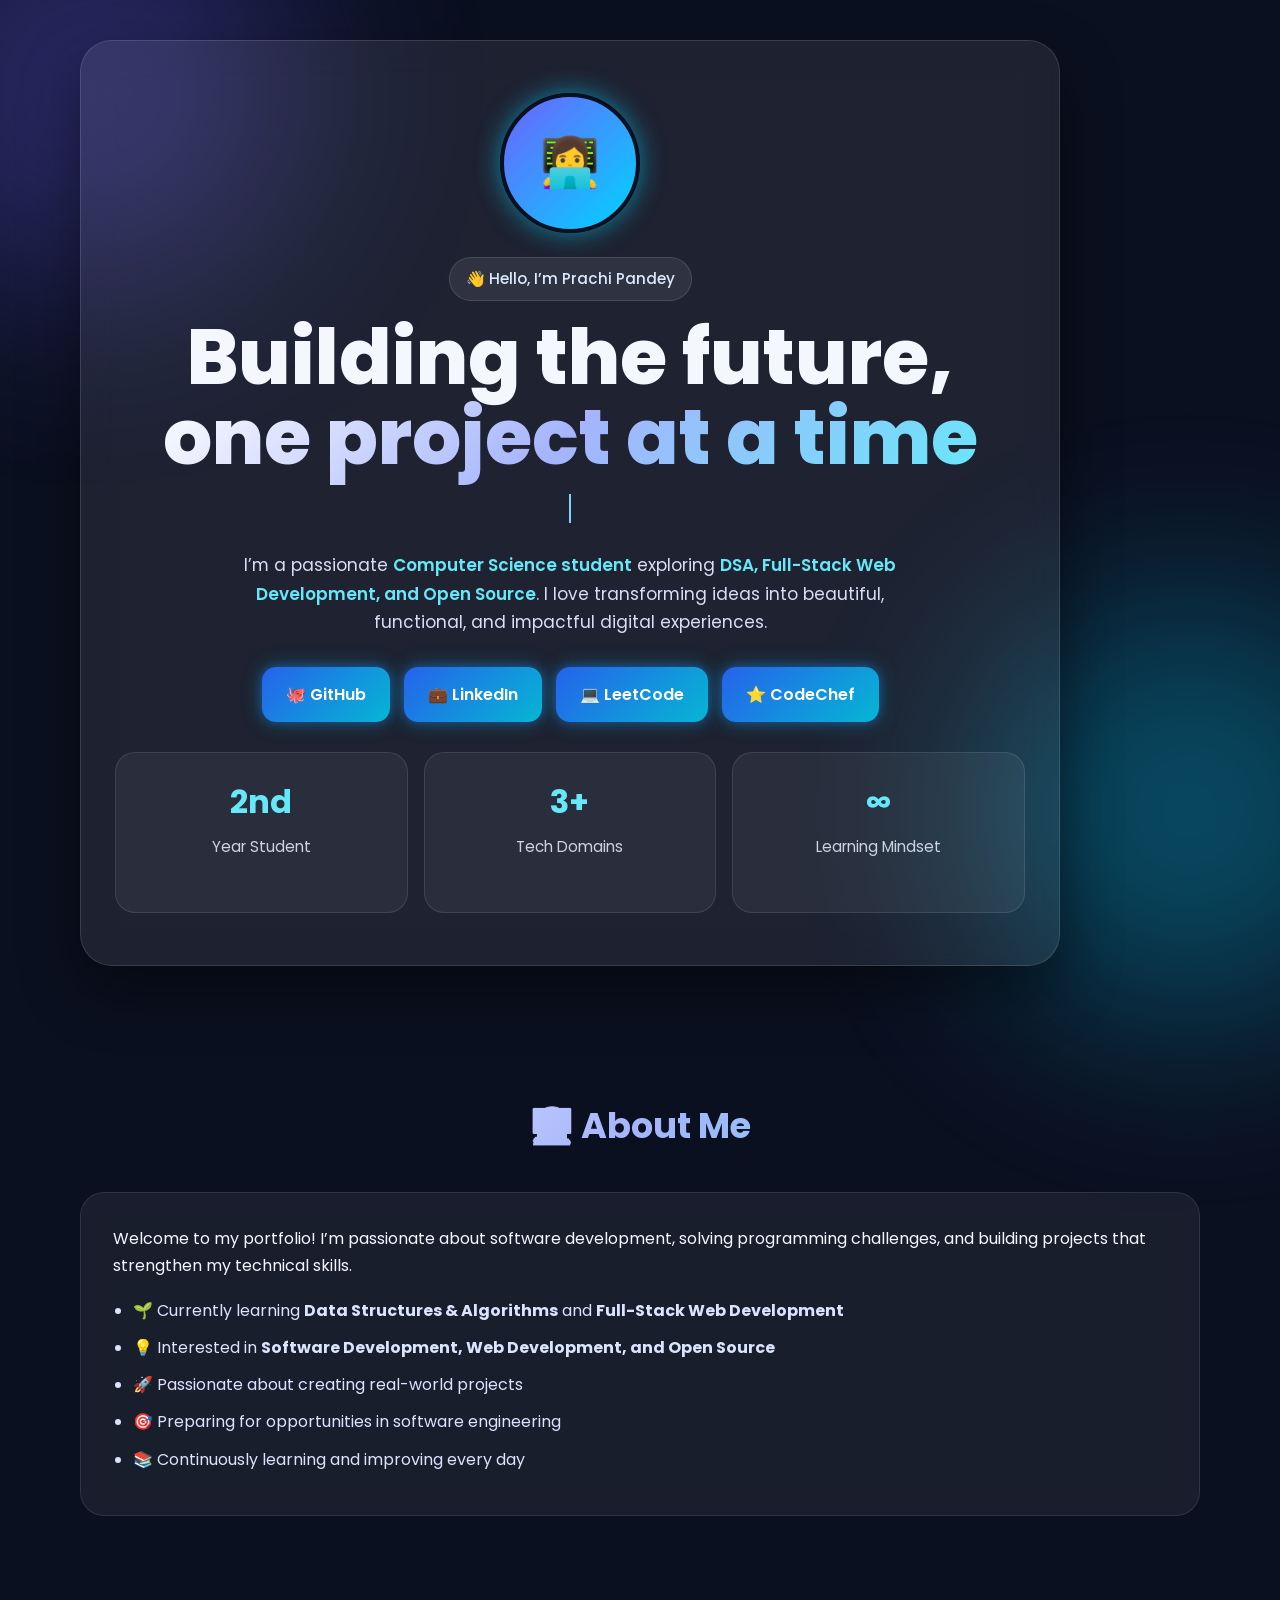
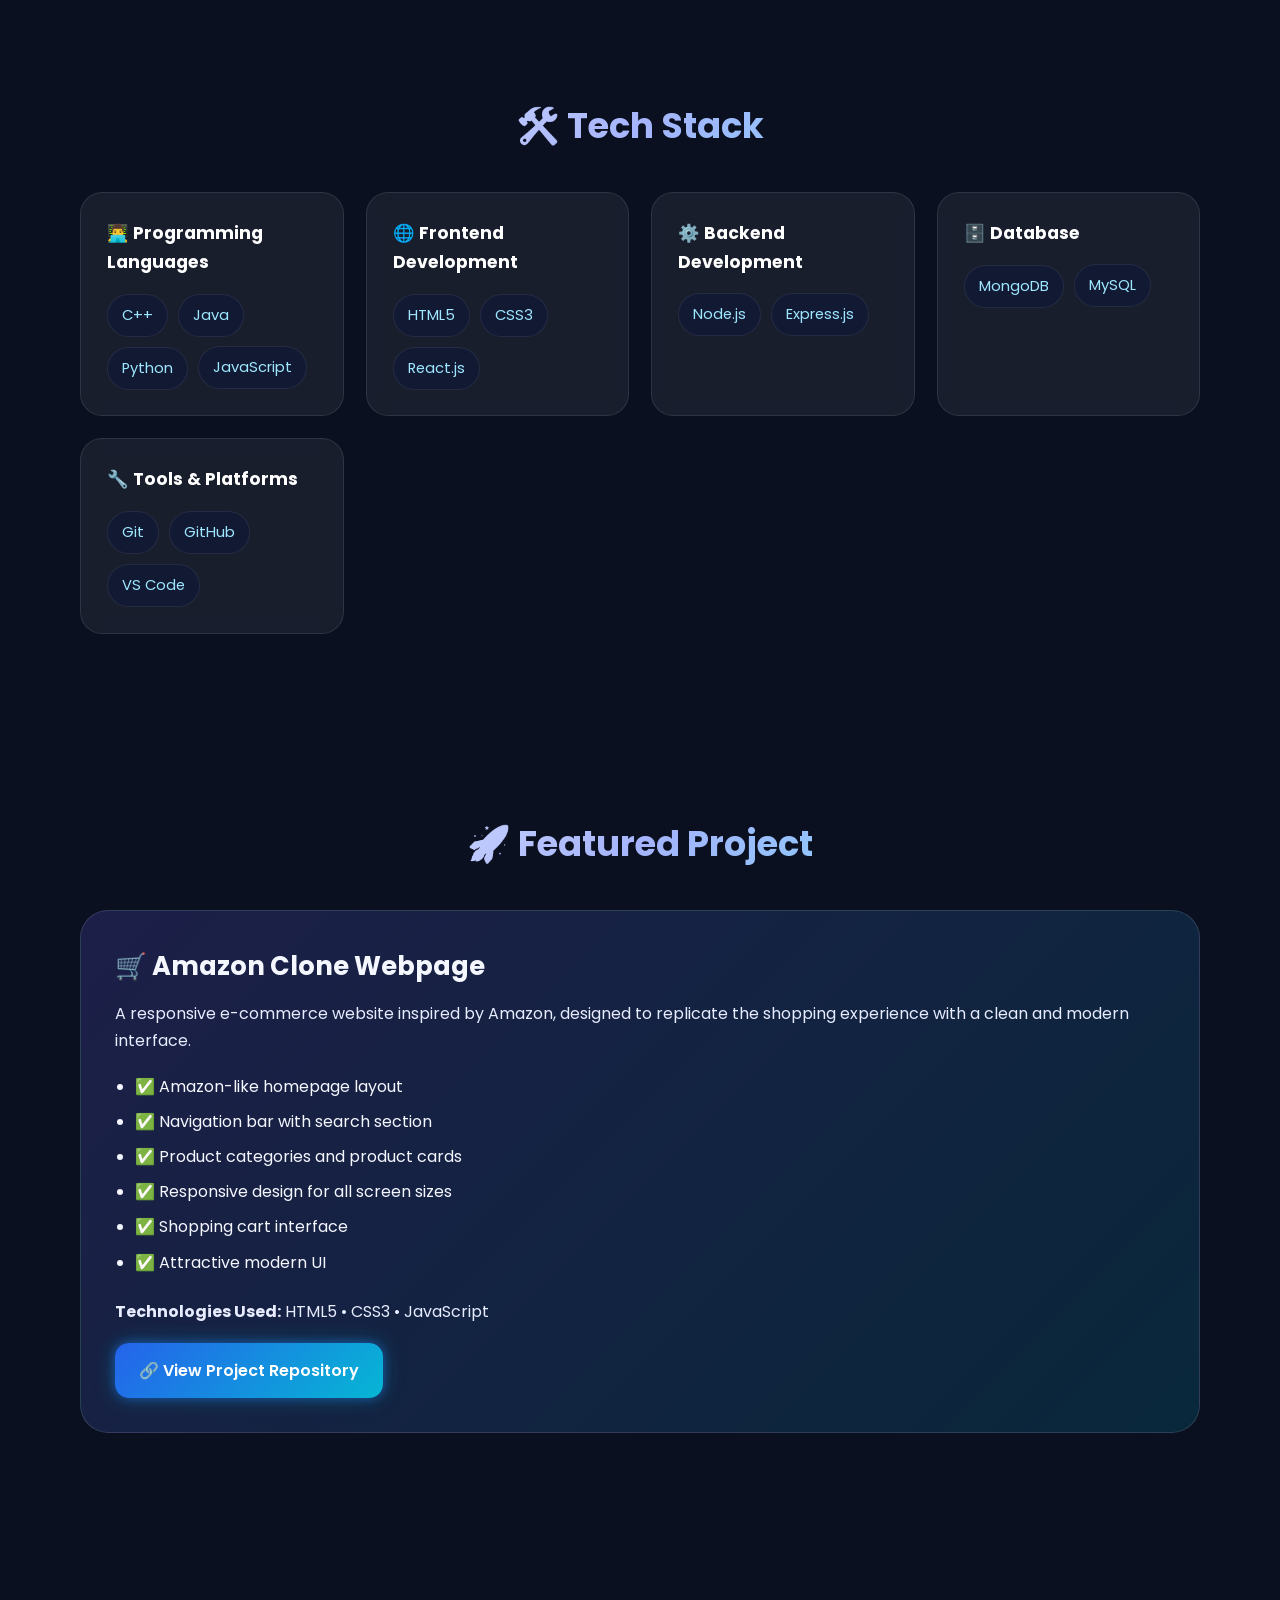
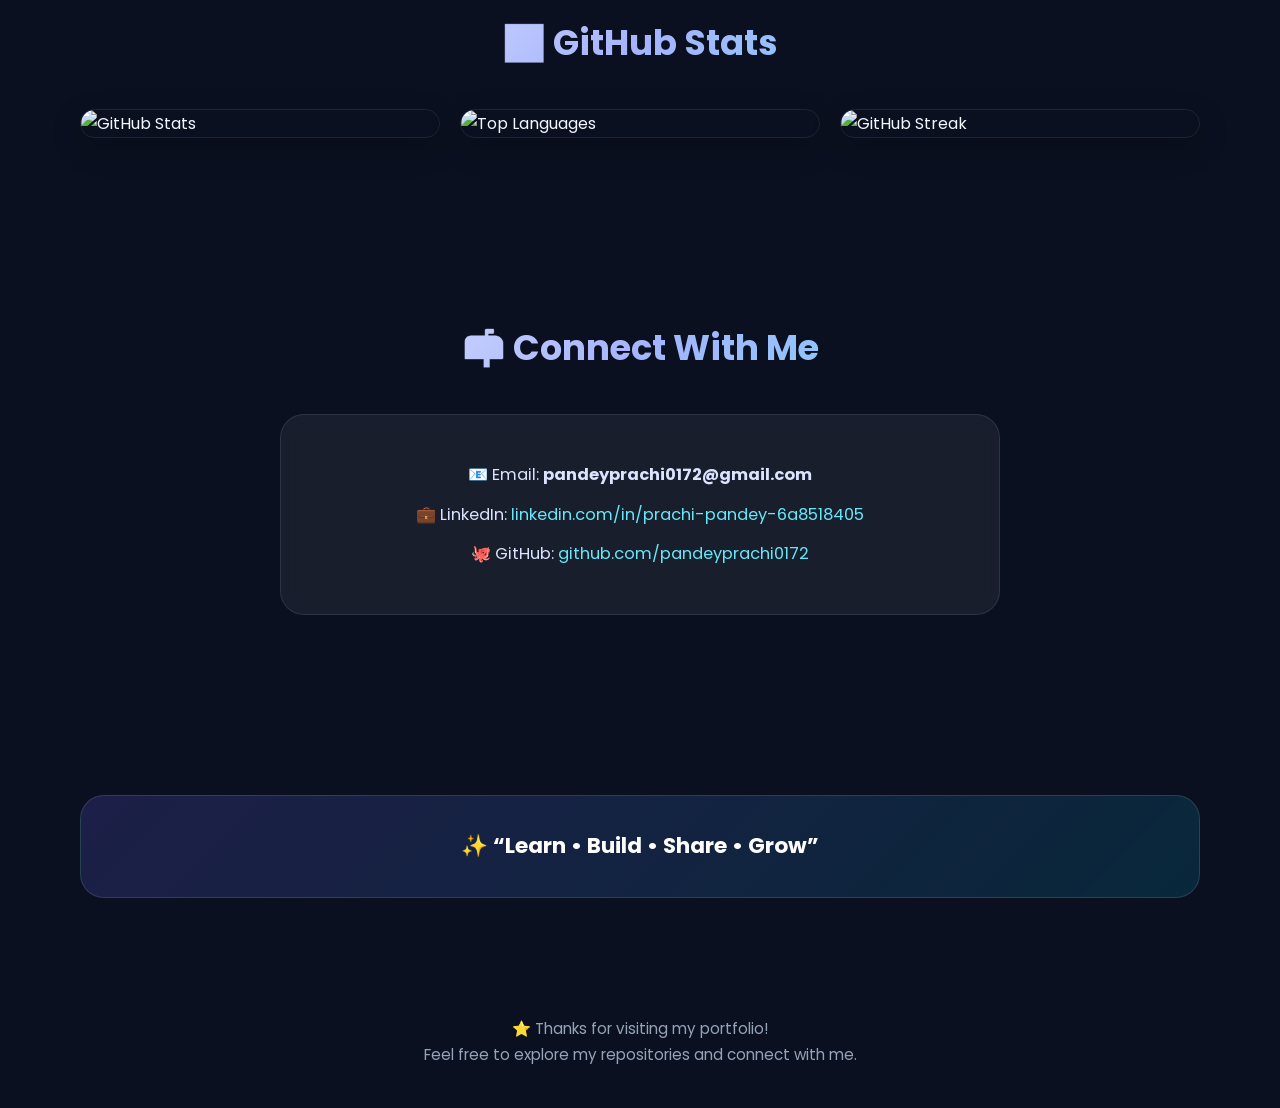
==== commit d33da8bb: "added language src" ====
--- a/Portfolio/index.html
+++ b/Portfolio/index.html
@@ -1,404 +1,597 @@
 <!DOCTYPE html>
 <html lang="en">
 <head>
-    <meta charset="UTF-8">
-    <meta name="viewport" content="width=device-width, initial-scale=1.0">
-
-    <title>Prachi Pandey | Software Developer</title>
-
-    <style>
-        * {
-            margin: 0;
-            padding: 0;
-            box-sizing: border-box;
-        }
-
-        body {
-            font-family: Arial, sans-serif;
-            background: #0d1117;
-            color: #c9d1d9;
-            line-height: 1.6;
-        }
-
-        header {
-            text-align: center;
-            padding: 60px 20px;
-            background: #161b22;
-            border-bottom: 1px solid #30363d;
-        }
-
-        header h1 {
-            font-size: 42px;
-            color: #58a6ff;
-            margin-bottom: 10px;
-        }
-
-        header h2 {
-            font-size: 20px;
-            color: #8b949e;
-            font-weight: normal;
-        }
-
-        .container {
-            width: 90%;
-            max-width: 1000px;
-            margin: auto;
-            padding: 40px 0;
-        }
-
-        section {
-            margin-bottom: 45px;
-        }
-
-        h2 {
-            color: #58a6ff;
-            margin-bottom: 20px;
-            border-bottom: 1px solid #30363d;
-            padding-bottom: 10px;
-        }
-
-        h3 {
-            color: #f0f6fc;
-            margin: 20px 0 10px;
-        }
-
-        p {
-            color: #c9d1d9;
-        }
-
-        ul {
-            padding-left: 25px;
-        }
-
-        li {
-            margin: 8px 0;
-        }
-
-        .tech-grid {
-            display: grid;
-            grid-template-columns: repeat(auto-fit, minmax(220px, 1fr));
-            gap: 20px;
-        }
-
-        .card {
-            background: #161b22;
-            border: 1px solid #30363d;
-            border-radius: 10px;
-            padding: 20px;
-            transition: 0.3s;
-        }
-
-        .card:hover {
-            transform: translateY(-5px);
-            border-color: #58a6ff;
-        }
-
-        .skills span {
-            display: inline-block;
-            background: #21262d;
-            color: #58a6ff;
-            padding: 8px 14px;
-            margin: 5px;
-            border-radius: 20px;
-            border: 1px solid #30363d;
-        }
-
-        .project {
-            background: #161b22;
-            border: 1px solid #30363d;
-            border-radius: 10px;
-            padding: 25px;
-        }
-
-        .project a,
-        .profiles a {
-            color: #58a6ff;
-            text-decoration: none;
-        }
-
-        .project a:hover,
-        .profiles a:hover {
-            text-decoration: underline;
-        }
-
-        .profiles {
-            display: flex;
-            flex-wrap: wrap;
-            gap: 15px;
-        }
-
-        .profile-link {
-            background: #21262d;
-            padding: 12px 18px;
-            border-radius: 8px;
-            border: 1px solid #30363d;
-        }
-
-        .stats {
-            display: flex;
-            flex-wrap: wrap;
-            gap: 20px;
-            justify-content: center;
-        }
-
-        .stats img {
-            max-width: 100%;
-            border-radius: 8px;
-        }
-
-        .motto {
-            text-align: center;
-            font-size: 22px;
-            color: #58a6ff;
-            padding: 25px;
-            background: #161b22;
-            border-radius: 10px;
-            border: 1px solid #30363d;
-        }
-
-        footer {
-            text-align: center;
-            padding: 30px;
-            background: #161b22;
-            border-top: 1px solid #30363d;
-            color: #8b949e;
-        }
-
-        @media (max-width: 600px) {
-            header h1 {
-                font-size: 32px;
-            }
-
-            header h2 {
-                font-size: 16px;
-            }
-
-            .container {
-                width: 92%;
-            }
-        }
-    </style>
+  <meta charset="UTF-8" />
+  <meta name="viewport" content="width=device-width, initial-scale=1.0" />
+  <title>Prachi Pandey | Portfolio</title>
+
+  <link rel="preconnect" href="https://fonts.googleapis.com">
+  <link rel="preconnect" href="https://fonts.gstatic.com" crossorigin>
+  <link href="https://fonts.googleapis.com/css2?family=Poppins:wght@300;400;500;600;700;800&display=swap" rel="stylesheet">
+
+  <style>
+    *{margin:0;padding:0;box-sizing:border-box;}
+    html{scroll-behavior:smooth;}
+
+    body{
+      font-family:'Poppins',sans-serif;
+      background:#0b1020;
+      color:#f5f7ff;
+      overflow-x:hidden;
+      line-height:1.7;
+    }
+
+    body::before,
+    body::after{
+      content:'';
+      position:fixed;
+      width:420px;
+      height:420px;
+      border-radius:50%;
+      filter:blur(100px);
+      opacity:.30;
+      z-index:-1;
+      animation:float 12s ease-in-out infinite;
+    }
+
+    body::before{
+      top:-120px;
+      left:-120px;
+      background:#6c63ff;
+    }
+
+    body::after{
+      bottom:-120px;
+      right:-120px;
+      background:#00d4ff;
+      animation-delay:4s;
+    }
+
+    @keyframes float{
+      0%,100%{transform:translate(0,0);}
+      50%{transform:translate(30px,20px);}
+    }
+
+    .container{
+      width:min(1120px,92%);
+      margin:auto;
+    }
+
+    section{
+      padding:90px 0;
+    }
+
+    .section-title{
+      font-size:2.2rem;
+      text-align:center;
+      margin-bottom:36px;
+      background:linear-gradient(135deg,#ffffff,#a5b4fc,#67e8f9);
+      -webkit-background-clip:text;
+      -webkit-text-fill-color:transparent;
+    }
+
+    /* HERO */
+    .hero{
+      min-height:100vh;
+      display:flex;
+      align-items:center;
+      justify-content:center;
+      text-align:center;
+      padding:40px 0;
+    }
+
+    .hero-card{
+      width:100%;
+      max-width:980px;
+      background:rgba(255,255,255,.08);
+      border:1px solid rgba(255,255,255,.12);
+      border-radius:32px;
+      padding:52px 34px;
+      backdrop-filter:blur(18px);
+      box-shadow:0 25px 60px rgba(0,0,0,.45);
+    }
+
+    .avatar{
+      width:140px;
+      height:140px;
+      margin:0 auto 24px;
+      border-radius:50%;
+      display:flex;
+      align-items:center;
+      justify-content:center;
+      font-size:3rem;
+      background:linear-gradient(135deg,#6c63ff,#00d4ff);
+      border:4px solid #0b1020;
+      box-shadow:0 0 25px rgba(0,212,255,.55);
+    }
+
+    .badge{
+      display:inline-block;
+      padding:8px 16px;
+      border-radius:999px;
+      background:rgba(255,255,255,.08);
+      border:1px solid rgba(255,255,255,.12);
+      color:#dbeafe;
+      margin-bottom:16px;
+      font-size:.95rem;
+      font-weight:500;
+    }
+
+    h1{
+      font-size:clamp(2.6rem,6vw,5rem);
+      line-height:1.05;
+      margin-bottom:16px;
+      font-weight:800;
+    }
+
+    .name{
+      background:linear-gradient(135deg,#ffffff,#a5b4fc,#67e8f9);
+      -webkit-background-clip:text;
+      -webkit-text-fill-color:transparent;
+    }
+
+    .typing{
+      display:inline-block;
+      font-size:1.05rem;
+      font-weight:600;
+      color:#7dd3fc;
+      border-right:2px solid #7dd3fc;
+      white-space:nowrap;
+      overflow:hidden;
+      width:0;
+      animation:typing 6s steps(38,end) infinite, blink .7s step-end infinite;
+      margin-bottom:20px;
+    }
+
+    @keyframes typing{
+      0%,10%{width:0;}
+      45%,55%{width:38ch;}
+      90%,100%{width:0;}
+    }
+
+    @keyframes blink{
+      50%{border-color:transparent;}
+    }
+
+    .hero p{
+      max-width:700px;
+      margin:0 auto 30px;
+      color:#d7def5;
+      font-size:1.06rem;
+    }
+
+    .highlight{color:#67e8f9;font-weight:600;}
+
+    /* ALL BUTTONS BLUE */
+    .buttons{
+      display:flex;
+      flex-wrap:wrap;
+      justify-content:center;
+      gap:14px;
+      margin-bottom:30px;
+    }
+
+    .btn{
+      text-decoration:none;
+      color:white;
+      padding:14px 24px;
+      border-radius:14px;
+      font-weight:600;
+      display:inline-flex;
+      align-items:center;
+      justify-content:center;
+      gap:10px;
+
+      background:linear-gradient(135deg,#2563eb,#06b6d4);
+      border:none;
+
+      transition:all .25s ease;
+      box-shadow:
+        0 0 10px rgba(37,99,235,.5),
+        0 0 20px rgba(6,182,212,.35);
+    }
+
+    .btn:hover{
+      transform:translateY(-3px) scale(1.03);
+      box-shadow:
+        0 0 16px rgba(37,99,235,.75),
+        0 0 32px rgba(6,182,212,.55),
+        0 12px 28px rgba(37,99,235,.35);
+    }
+
+    .btn:active{
+      background:linear-gradient(135deg,#1d4ed8,#0284c7);
+      transform:scale(0.94);
+      box-shadow:
+        0 0 18px rgba(37,99,235,.9),
+        0 0 36px rgba(6,182,212,.7);
+    }
+
+    /* QUICK STATS */
+    .stats{
+      display:grid;
+      grid-template-columns:repeat(3,1fr);
+      gap:16px;
+    }
+
+    .stat{
+      background:rgba(255,255,255,.06);
+      border:1px solid rgba(255,255,255,.1);
+      border-radius:20px;
+      padding:22px 16px;
+      transition:.3s ease;
+    }
+
+    .stat:hover{
+      transform:translateY(-6px);
+      border-color:rgba(103,232,249,.55);
+    }
+
+    .stat h3{
+      font-size:2rem;
+      color:#67e8f9;
+      margin-bottom:4px;
+    }
+
+    .stat p{
+      color:#cbd5e1;
+      font-size:.95rem;
+    }
+
+    /* ABOUT */
+    .about-card{
+      background:rgba(255,255,255,.06);
+      border:1px solid rgba(255,255,255,.1);
+      border-radius:24px;
+      padding:32px;
+      backdrop-filter:blur(10px);
+    }
+
+    .about-card ul{
+      margin-top:18px;
+      padding-left:20px;
+    }
+
+    .about-card li{
+      margin:10px 0;
+      color:#dbe4ff;
+    }
+
+    /* SKILLS */
+    .grid{
+      display:grid;
+      grid-template-columns:repeat(auto-fit,minmax(220px,1fr));
+      gap:22px;
+    }
+
+    .card{
+      background:rgba(255,255,255,.06);
+      border:1px solid rgba(255,255,255,.1);
+      border-radius:22px;
+      padding:26px;
+      transition:.35s ease;
+      backdrop-filter:blur(10px);
+    }
+
+    .card:hover{
+      transform:translateY(-8px);
+      border-color:#67e8f9;
+      box-shadow:0 18px 34px rgba(0,0,0,.28);
+    }
+
+    .card h3{
+      margin-bottom:16px;
+      color:#fff;
+      font-size:1.08rem;
+    }
+
+    .skills{
+      display:flex;
+      flex-wrap:wrap;
+      gap:10px;
+    }
+
+    .skills span{
+      padding:8px 14px;
+      border-radius:999px;
+      background:#121933;
+      border:1px solid rgba(255,255,255,.08);
+      color:#9ee7ff;
+      font-size:.92rem;
+    }
+
+    /* PROJECT */
+    .project{
+      background:linear-gradient(135deg,rgba(108,99,255,.18),rgba(0,212,255,.12));
+      border:1px solid rgba(255,255,255,.12);
+      border-radius:28px;
+      padding:34px;
+    }
+
+    .project h3{
+      font-size:1.6rem;
+      margin-bottom:12px;
+    }
+
+    .project p{
+      color:#e7ecff;
+      margin-bottom:18px;
+    }
+
+    .project ul{
+      padding-left:20px;
+      margin-bottom:22px;
+    }
+
+    .project li{
+      margin:8px 0;
+    }
+
+    /* GITHUB STATS */
+    .stats-images{
+      display:grid;
+      grid-template-columns:repeat(auto-fit,minmax(280px,1fr));
+      gap:20px;
+    }
+
+    .stats-images img{
+      width:100%;
+      border-radius:18px;
+      border:1px solid rgba(255,255,255,.08);
+      box-shadow:0 10px 30px rgba(0,0,0,.22);
+    }
+
+    /* CONTACT */
+    .contact-box{
+      max-width:720px;
+      margin:auto;
+      background:rgba(255,255,255,.06);
+      border:1px solid rgba(255,255,255,.1);
+      border-radius:24px;
+      padding:34px;
+      text-align:center;
+      backdrop-filter:blur(10px);
+    }
+
+    .contact-box p{
+      margin:12px 0;
+      color:#dbe4ff;
+      font-size:1.02rem;
+    }
+
+    .contact-box a{
+      color:#67e8f9;
+      text-decoration:none;
+    }
+
+    .contact-box a:hover{
+      text-decoration:underline;
+    }
+
+    /* MOTTO */
+    .motto{
+      text-align:center;
+      padding:32px;
+      border-radius:24px;
+      background:linear-gradient(135deg,rgba(108,99,255,.18),rgba(0,212,255,.12));
+      border:1px solid rgba(255,255,255,.12);
+      font-size:1.35rem;
+      font-weight:700;
+      color:#fff;
+    }
+
+    footer{
+      text-align:center;
+      padding:28px 20px 40px;
+      color:#94a3b8;
+      font-size:.95rem;
+    }
+
+    @media (max-width:768px){
+      section{padding:70px 0;}
+      .hero-card{padding:40px 22px;}
+      .stats{grid-template-columns:1fr;}
+      .btn{width:100%;}
+    }
+  </style>
 </head>
-
 <body>
 
-    <!-- Header -->
-    <header>
-        <h1>Hi there, I'm Prachi Pandey 👋</h1>
-        <h2>💻 Aspiring Software Developer | Problem Solver | Tech Enthusiast</h2>
-    </header>
-
-    <main class="container">
-
-        <!-- About Me -->
-        <section>
-            <h2>👩‍💻 About Me</h2>
-
-            <ul>
-                <li>🌱 Currently learning <strong>Data Structures & Algorithms</strong> and <strong>Full-Stack Web Development</strong></li>
-                <li>💡 Interested in <strong>Software Development, Web Development, and Open Source</strong></li>
-                <li>🚀 Passionate about creating real-world projects</li>
-                <li>🎯 Looking for opportunities to enhance my skills as a Software Engineer</li>
-                <li>📚 Continuously learning and improving my coding abilities</li>
-            </ul>
-        </section>
-
-        <!-- Tech Stack -->
-        <section>
-            <h2>🛠️ Tech Stack</h2>
-
-            <div class="tech-grid">
-
-                <div class="card">
-                    <h3>👨‍💻 Programming Languages</h3>
-                    <div class="skills">
-                        <span>C++</span>
-                        <span>Java</span>
-                        <span>Python</span>
-                        <span>JavaScript</span>
-                    </div>
-                </div>
-
-                <div class="card">
-                    <h3>🌐 Frontend Development</h3>
-                    <div class="skills">
-                        <span>HTML5</span>
-                        <span>CSS3</span>
-                        <span>React.js</span>
-                    </div>
-                </div>
-
-                <div class="card">
-                    <h3>⚙️ Backend Development</h3>
-                    <div class="skills">
-                        <span>Node.js</span>
-                        <span>Express.js</span>
-                    </div>
-                </div>
-
-                <div class="card">
-                    <h3>🗄️ Database</h3>
-                    <div class="skills">
-                        <span>MongoDB</span>
-                        <span>MySQL</span>
-                    </div>
-                </div>
-
-                <div class="card">
-                    <h3>🔧 Tools & Platforms</h3>
-                    <div class="skills">
-                        <span>Git</span>
-                        <span>GitHub</span>
-                        <span>VS Code</span>
-                    </div>
-                </div>
-
-            </div>
-        </section>
-
-        <!-- Featured Project -->
-        <section>
-            <h2>🚀 Featured Project</h2>
-
-            <div class="project">
-                <h3>🛒 Amazon Clone Webpage</h3>
-
-                <p>
-                    A responsive e-commerce website inspired by Amazon,
-                    designed to replicate the shopping experience with a
-                    clean and user-friendly interface.
-                </p>
-
-                <h3>Features</h3>
-
-                <ul>
-                    <li>✅ Amazon-like homepage layout</li>
-                    <li>✅ Navigation bar with search section</li>
-                    <li>✅ Product categories and product cards</li>
-                    <li>✅ Responsive design for different screen sizes</li>
-                    <li>✅ Shopping cart interface</li>
-                    <li>✅ Modern and attractive UI</li>
-                </ul>
-
-                <h3>Technologies Used</h3>
-
-                <p>
-                    HTML5 • CSS3 • JavaScript
-                </p>
-
-                <br>
-
-                <a href="https://github.com/pandeyprachi0172/PrachiPandey"
-                   target="_blank">
-                    🔗 View Project Repository
-                </a>
-            </div>
-        </section>
-
-        <!-- Coding Profiles -->
-        <section>
-            <h2>💻 Coding Profiles</h2>
-
-            <div class="profiles">
-
-                <div class="profile-link">
-                    🐙
-                    <a href="https://github.com/pandeyprachi0172"
-                       target="_blank">
-                        GitHub
-                    </a>
-                </div>
-
-                <div class="profile-link">
-                    💻
-                    <a href="https://leetcode.com/u/PrachiPandey7/"
-                       target="_blank">
-                        LeetCode
-                    </a>
-                </div>
-
-                <div class="profile-link">
-                    ⭐
-                    <a href="https://www.codechef.com/users/prachi_1036"
-                       target="_blank">
-                        CodeChef
-                    </a>
-                </div>
-
-                <div class="profile-link">
-                    💼
-                    <a href="https://linkedin.com/in/prachi-pandey-6a8518405/"
-                       target="_blank">
-                        LinkedIn
-                    </a>
-                </div>
-
-            </div>
-        </section>
-
-        <!-- GitHub Stats -->
-        <section>
-            <h2>📊 GitHub Stats</h2>
-
-            <div class="stats">
-
-                <img
-                    src="https://github-readme-stats.vercel.app/api?username=pandeyprachi0172&show_icons=true&theme=tokyonight&hide_border=true"
-                    alt="Prachi's GitHub Stats">
-
-                <img
-                    src="https://github-readme-stats.vercel.app/api/top-langs/?username=pandeyprachi0172&layout=compact&theme=tokyonight&hide_border=true"
-                    alt="Top Languages">
-
-            </div>
-        </section>
-
-        <!-- GitHub Streak -->
-        <section>
-            <h2>🔥 GitHub Streak</h2>
-
-            <div class="stats">
-
-                <img
-                    src="https://streak-stats.demolab.com?user=pandeyprachi0172&theme=tokyonight&hide_border=true"
-                    alt="GitHub Streak">
-
-            </div>
-        </section>
-
-        <!-- Contact -->
-        <section>
-            <h2>📫 Connect With Me</h2>
-
-            <p>
-                📧 Email:
-                <strong>pandeyprachi0172@gmail.com</strong>
-            </p>
-
-            <p>
-                💼 LinkedIn:
-                <a href="https://linkedin.com/in/prachi-pandey-6a8518405/"
-                   target="_blank">
-                    linkedin.com/in/prachi-pandey-6a8518405
-                </a>
-            </p>
-        </section>
-
-        <!-- Motto -->
-        <section>
-            <div class="motto">
-                ✨ "Learn • Build • Share • Grow"
-            </div>
-        </section>
-
-    </main>
-
-    <!-- Footer -->
-    <footer>
-        ⭐ Thanks for visiting my profile!
-        <br>
-        Feel free to explore my repositories and connect with me.
-    </footer>
+  <!-- HERO -->
+  <section class="hero">
+    <div class="container">
+      <div class="hero-card">
+
+        <div class="avatar">👩‍💻</div>
+
+        <div class="badge">👋 Hello, I’m Prachi Pandey</div>
+
+        <h1>Building the future, <span class="name">one project at a time</span></h1>
+
+        <div class="typing">Aspiring Software Developer • Problem Solver • Tech Enthusiast</div>
+
+        <p>
+          I’m a passionate <span class="highlight">Computer Science student</span>
+          exploring <span class="highlight">DSA, Full-Stack Web Development, and Open Source</span>.
+          I love transforming ideas into beautiful, functional, and impactful digital experiences.
+        </p>
+
+        <div class="buttons">
+          <a class="btn" href="https://github.com/pandeyprachi0172" target="_blank" rel="noopener noreferrer">🐙 GitHub</a>
+          <a class="btn" href="https://www.linkedin.com/in/prachi-pandey-6a8518405/" target="_blank" rel="noopener noreferrer">💼 LinkedIn</a>
+          <a class="btn" href="https://leetcode.com/u/PrachiPandey7/" target="_blank" rel="noopener noreferrer">💻 LeetCode</a>
+          <a class="btn" href="https://www.codechef.com/users/prachi_1036" target="_blank" rel="noopener noreferrer">⭐ CodeChef</a>
+        </div>
+
+        <div class="stats">
+          <div class="stat">
+            <h3>2nd</h3>
+            <p>Year Student</p>
+          </div>
+          <div class="stat">
+            <h3>3+</h3>
+            <p>Tech Domains</p>
+          </div>
+          <div class="stat">
+            <h3>∞</h3>
+            <p>Learning Mindset</p>
+          </div>
+        </div>
+
+      </div>
+    </div>
+  </section>
+
+  <!-- ABOUT -->
+  <section id="about">
+    <div class="container">
+      <h2 class="section-title">👩‍💻 About Me</h2>
+      <div class="about-card">
+        <p>Welcome to my portfolio! I’m passionate about software development, solving programming challenges, and building projects that strengthen my technical skills.</p>
+        <ul>
+          <li>🌱 Currently learning <strong>Data Structures & Algorithms</strong> and <strong>Full-Stack Web Development</strong></li>
+          <li>💡 Interested in <strong>Software Development, Web Development, and Open Source</strong></li>
+          <li>🚀 Passionate about creating real-world projects</li>
+          <li>🎯 Preparing for opportunities in software engineering</li>
+          <li>📚 Continuously learning and improving every day</li>
+        </ul>
+      </div>
+    </div>
+  </section>
+
+  <!-- TECH STACK -->
+  <section id="skills">
+    <div class="container">
+      <h2 class="section-title">🛠️ Tech Stack</h2>
+
+      <div class="grid">
+
+        <div class="card">
+          <h3>👨‍💻 Programming Languages</h3>
+          <div class="skills">
+            <span>C++</span>
+            <span>Java</span>
+            <span>Python</span>
+            <span>JavaScript</span>
+          </div>
+        </div>
+
+        <div class="card">
+          <h3>🌐 Frontend Development</h3>
+          <div class="skills">
+            <span>HTML5</span>
+            <span>CSS3</span>
+            <span>React.js</span>
+          </div>
+        </div>
+
+        <div class="card">
+          <h3>⚙️ Backend Development</h3>
+          <div class="skills">
+            <span>Node.js</span>
+            <span>Express.js</span>
+          </div>
+        </div>
+
+        <div class="card">
+          <h3>🗄️ Database</h3>
+          <div class="skills">
+            <span>MongoDB</span>
+            <span>MySQL</span>
+          </div>
+        </div>
+
+        <div class="card">
+          <h3>🔧 Tools & Platforms</h3>
+          <div class="skills">
+            <span>Git</span>
+            <span>GitHub</span>
+            <span>VS Code</span>
+          </div>
+        </div>
+
+      </div>
+    </div>
+  </section>
+
+  <!-- PROJECT -->
+  <section id="projects">
+    <div class="container">
+      <h2 class="section-title">🚀 Featured Project</h2>
+
+      <div class="project">
+        <h3>🛒 Amazon Clone Webpage</h3>
+        <p>A responsive e-commerce website inspired by Amazon, designed to replicate the shopping experience with a clean and modern interface.</p>
+
+        <ul>
+          <li>✅ Amazon-like homepage layout</li>
+          <li>✅ Navigation bar with search section</li>
+          <li>✅ Product categories and product cards</li>
+          <li>✅ Responsive design for all screen sizes</li>
+          <li>✅ Shopping cart interface</li>
+          <li>✅ Attractive modern UI</li>
+        </ul>
+
+        <p><strong>Technologies Used:</strong> HTML5 • CSS3 • JavaScript</p>
+
+        <a class="btn" href="https://github.com/pandeyprachi0172/PrachiPandey" target="_blank" rel="noopener noreferrer">🔗 View Project Repository</a>
+      </div>
+    </div>
+  </section>
+
+  <!-- GITHUB STATS -->
+  <section id="stats">
+    <div class="container">
+      <h2 class="section-title">📊 GitHub Stats</h2>
+
+      <div class="stats-images">
+        <img src="https://github-readme-stats.vercel.app/api?username=pandeyprachi0172&show_icons=true&theme=tokyonight&hide_border=true" alt="GitHub Stats">
+        
+
+        <img src="https://github-readme-stats-fast.vercel.app/api/top-langs/?username=pandeyprachi0172&layout=compact&theme=tokyonight&hide_border=true" alt="Top Languages">
+        
+
+        <img src="https://streak-stats.demolab.com?user=pandeyprachi0172&theme=tokyonight&hide_border=true" alt="GitHub Streak">
+      </div>
+    </div>
+  </section>
+
+  <!-- CONTACT -->
+  <section id="contact">
+    <div class="container">
+      <h2 class="section-title">📫 Connect With Me</h2>
+
+      <div class="contact-box">
+        <p>📧 Email: <strong>pandeyprachi0172@gmail.com</strong></p>
+
+        <p>💼 LinkedIn:
+          <a href="https://www.linkedin.com/in/prachi-pandey-6a8518405/" target="_blank" rel="noopener noreferrer">
+            linkedin.com/in/prachi-pandey-6a8518405
+          </a>
+        </p>
+
+        <p>🐙 GitHub:
+          <a href="https://github.com/pandeyprachi0172" target="_blank" rel="noopener noreferrer">
+            github.com/pandeyprachi0172
+          </a>
+        </p>
+      </div>
+    </div>
+  </section>
+
+  <!-- MOTTO -->
+  <section>
+    <div class="container">
+      <div class="motto">
+        ✨ “Learn • Build • Share • Grow”
+      </div>
+    </div>
+  </section>
+
+  <footer>
+    ⭐ Thanks for visiting my portfolio! <br>
+    Feel free to explore my repositories and connect with me.
+  </footer>
 
 </body>
 </html>
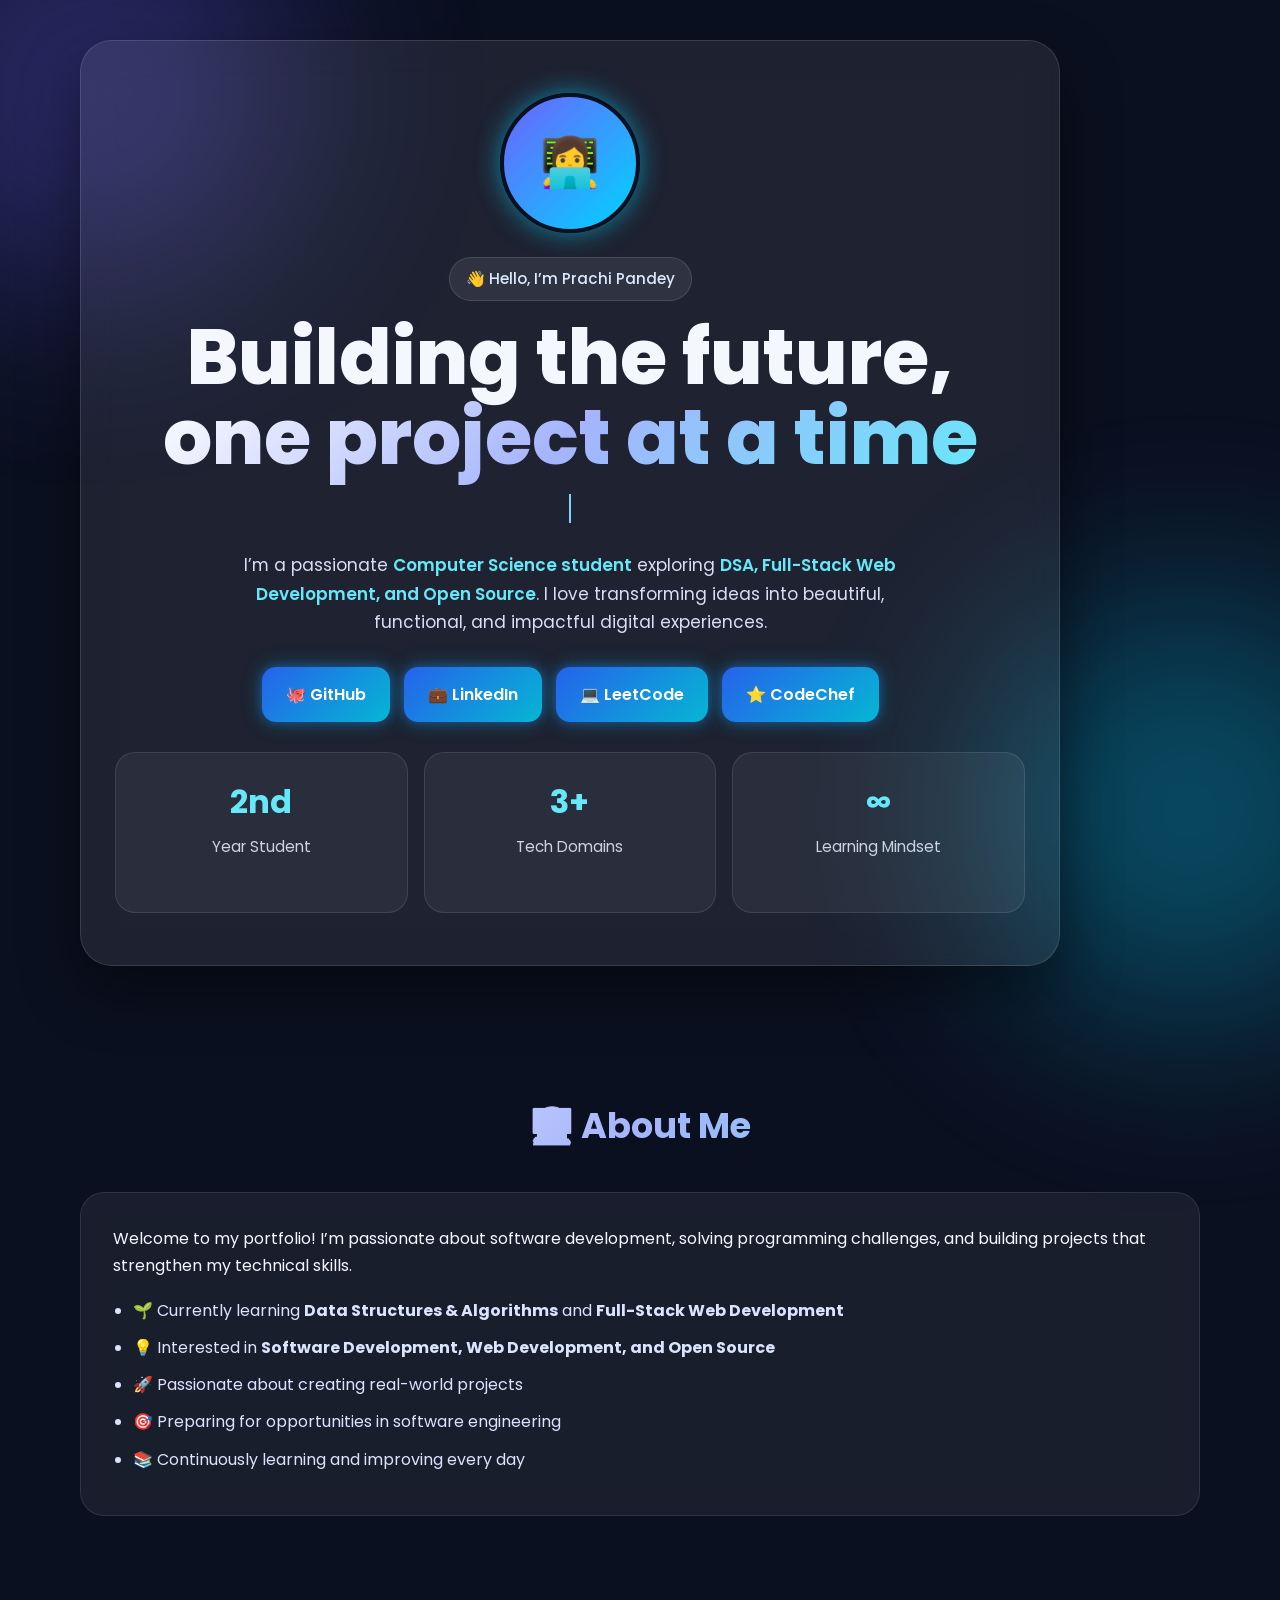
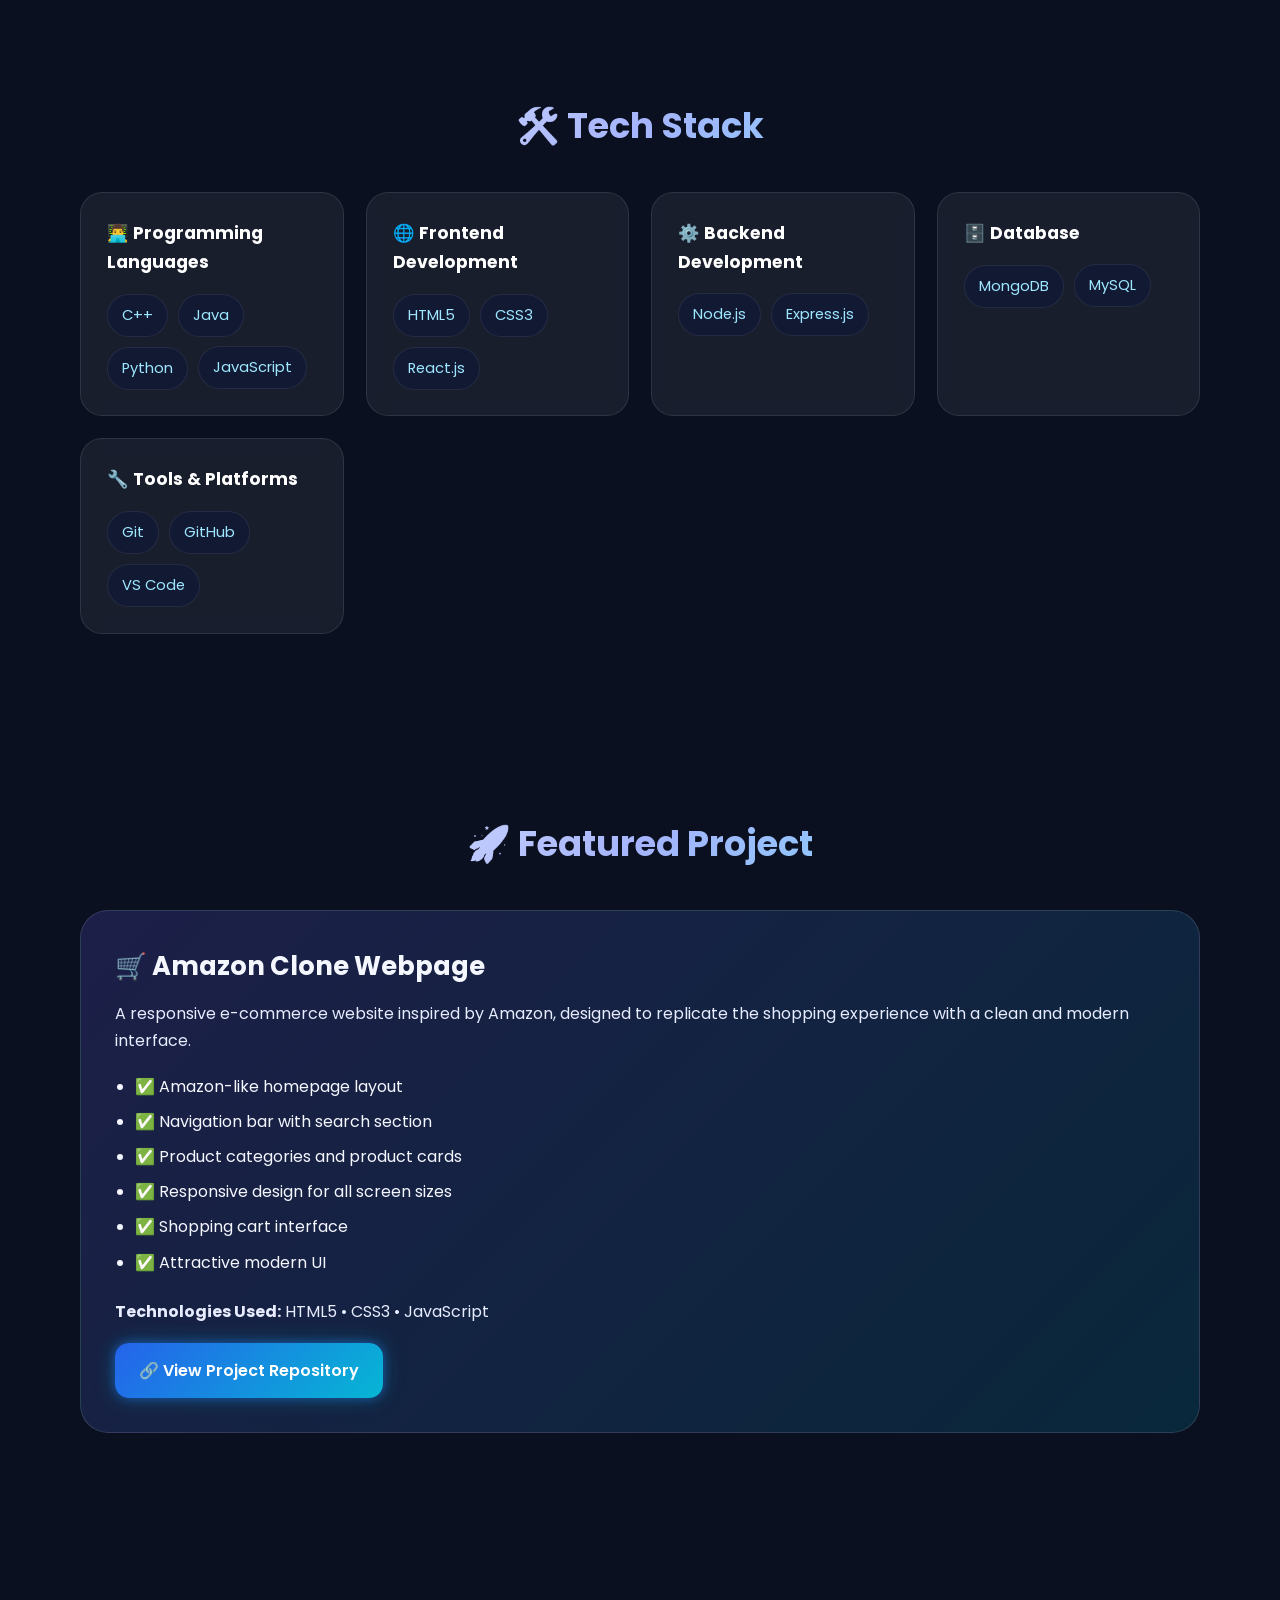
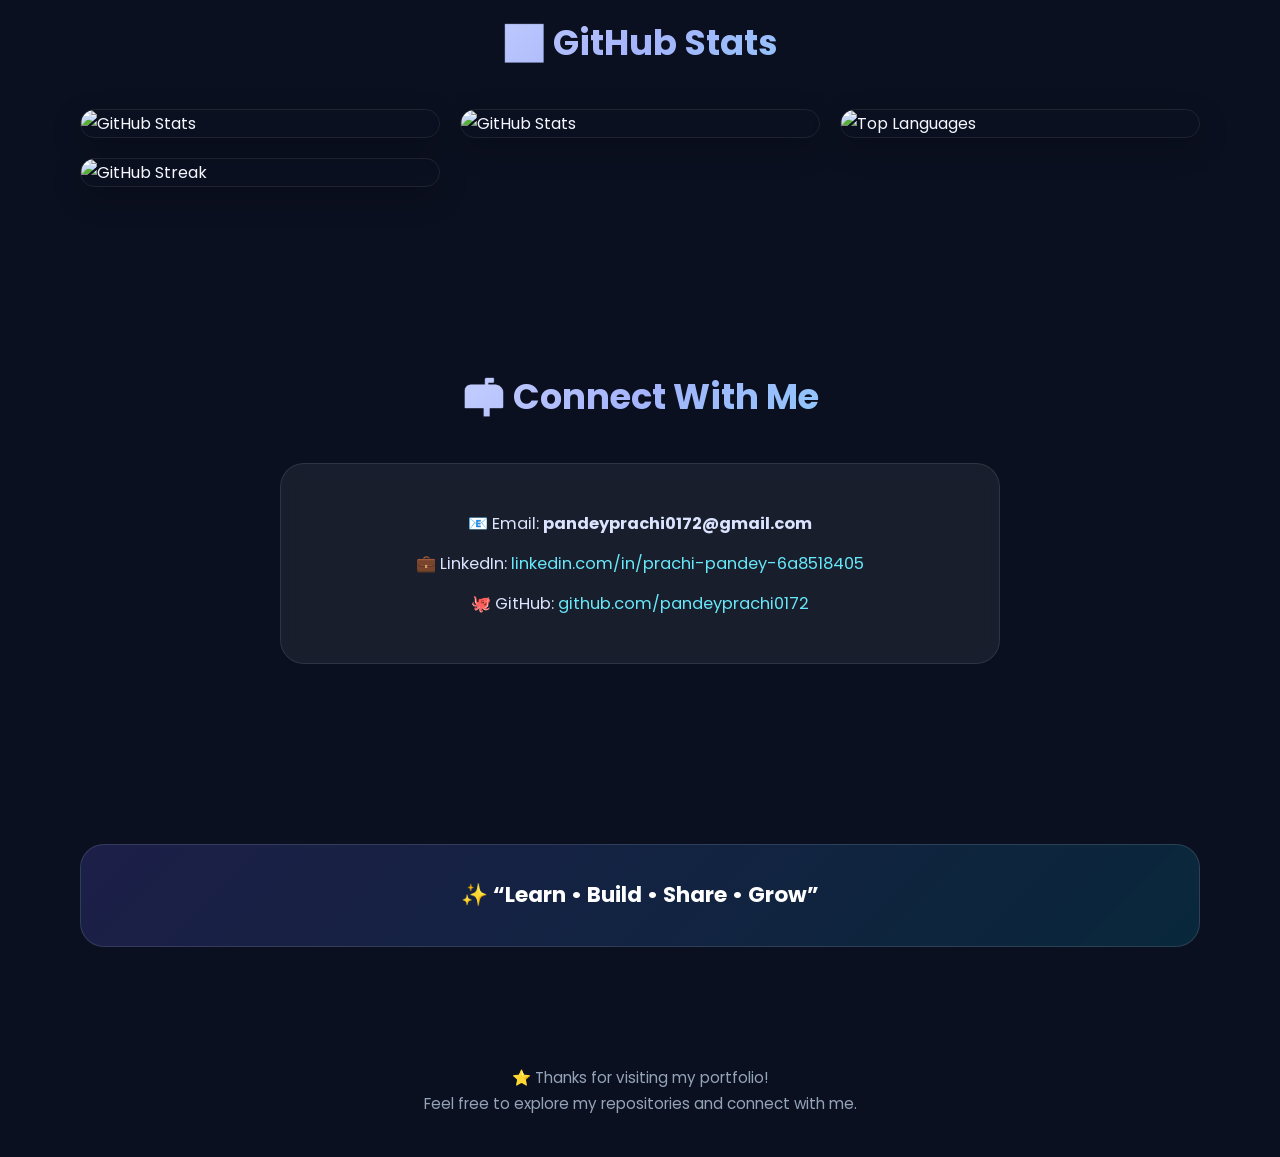
==== commit b6502b33: "README.md" ====
--- a/Portfolio/index.html
+++ b/Portfolio/index.html
@@ -546,7 +546,7 @@
 
       <div class="stats-images">
         <img src="https://github-readme-stats.vercel.app/api?username=pandeyprachi0172&show_icons=true&theme=tokyonight&hide_border=true" alt="GitHub Stats">
-        
+        <img src="https://github-readme-stats-fast.vercel.app/api?username=pandeyprachi0172&show_icons=true&theme=tokyonight&hide_border=true" alt="GitHub Stats">
 
         <img src="https://github-readme-stats-fast.vercel.app/api/top-langs/?username=pandeyprachi0172&layout=compact&theme=tokyonight&hide_border=true" alt="Top Languages">
         
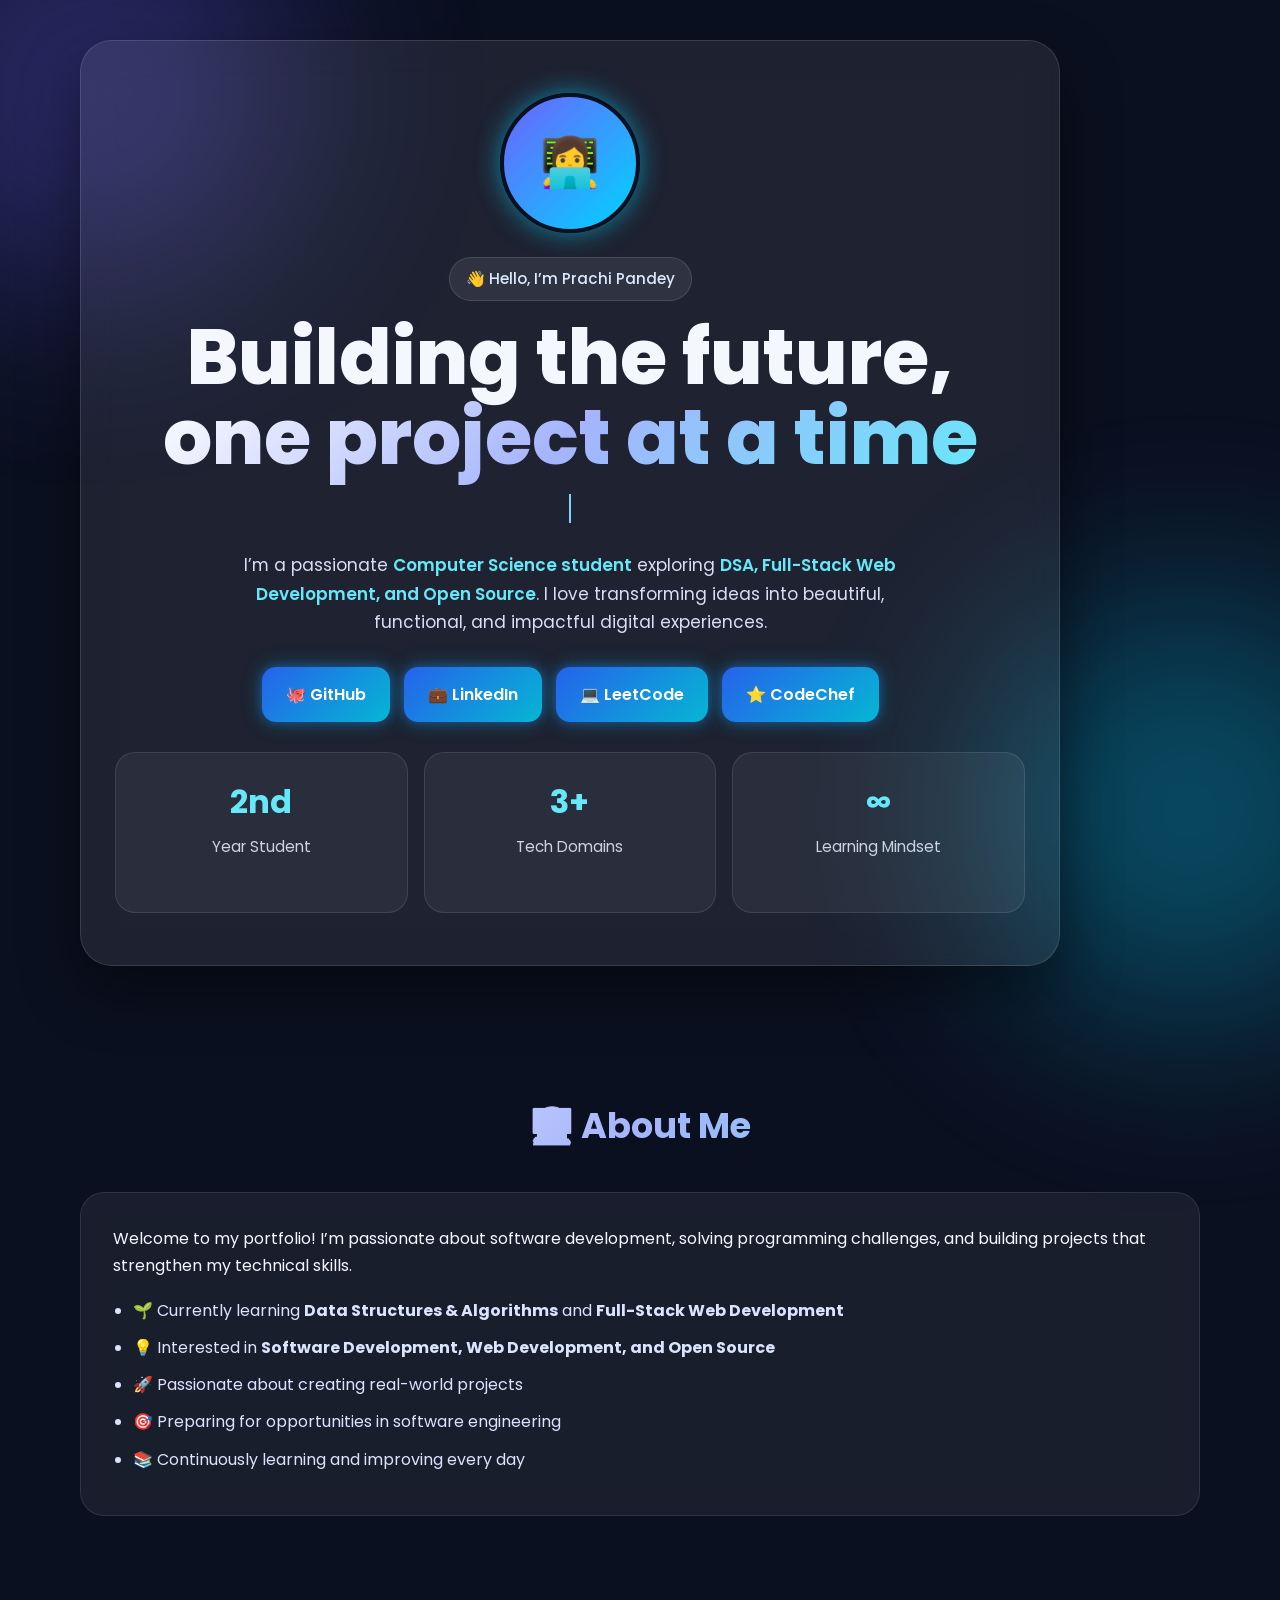
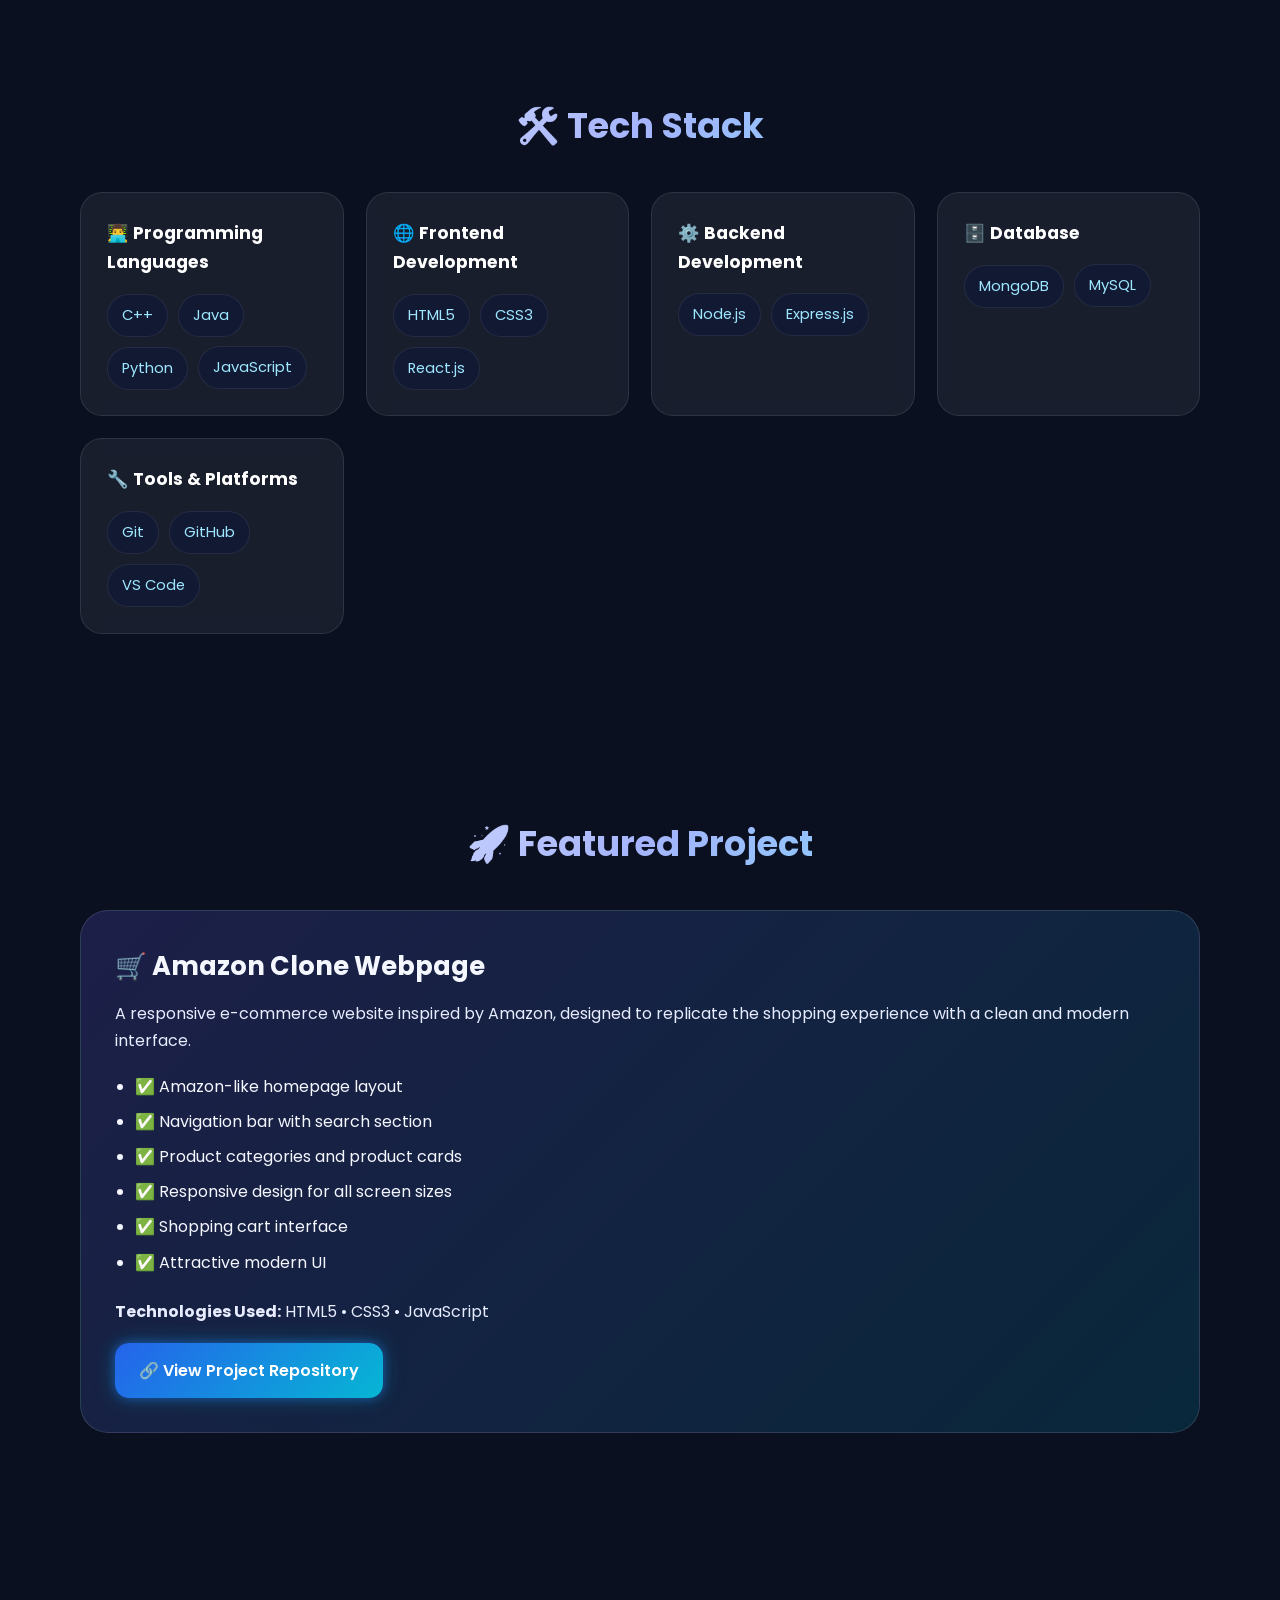
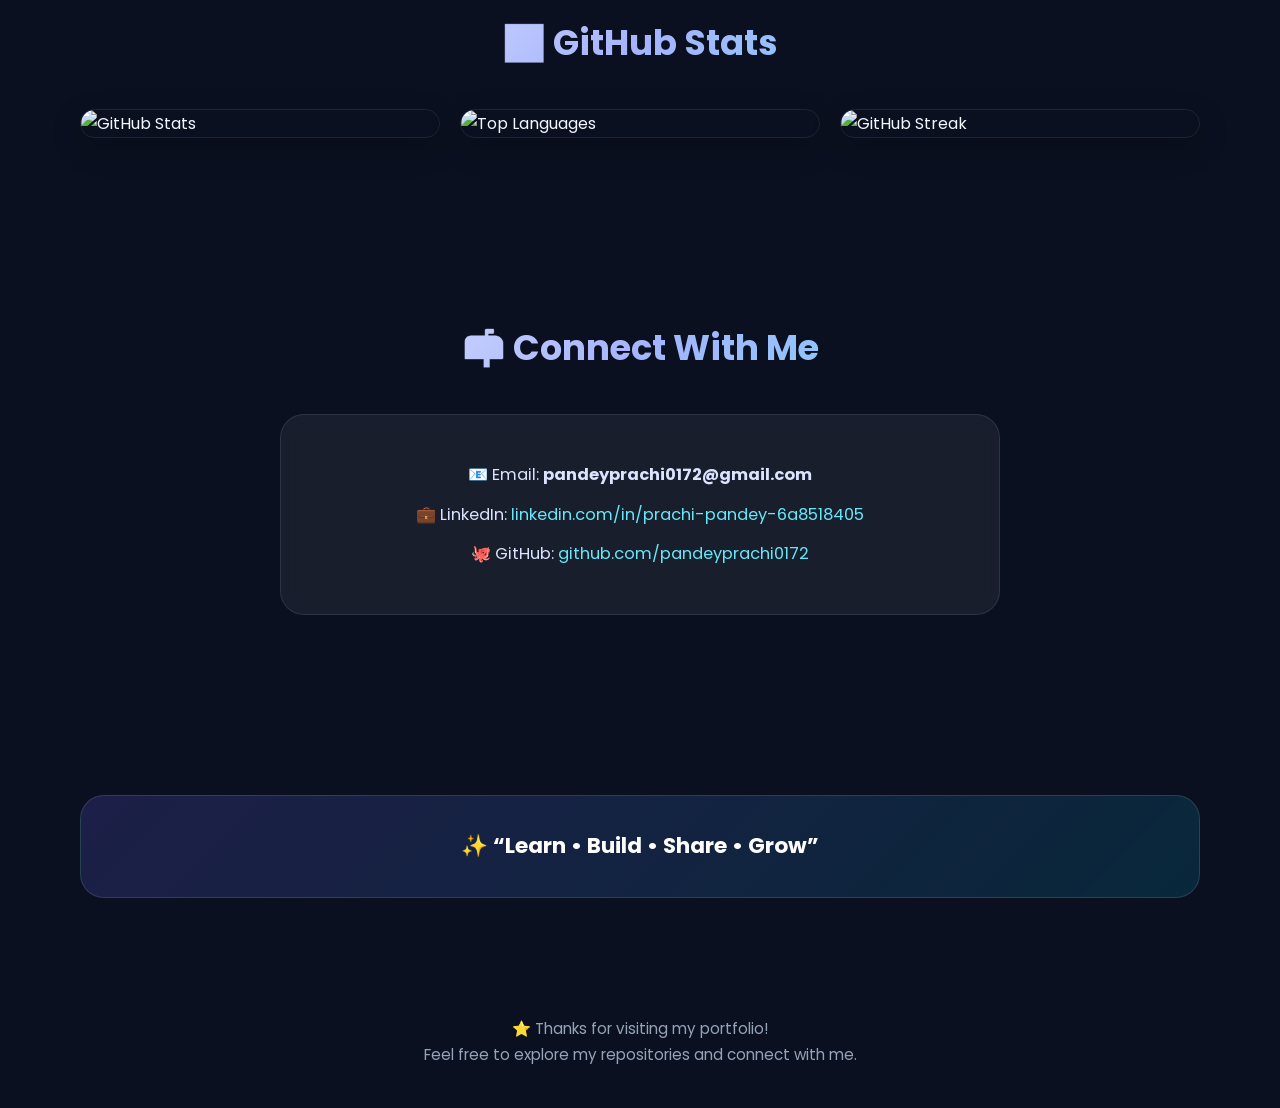
==== commit 8d06f262: "updates" ====
--- a/Portfolio/index.html
+++ b/Portfolio/index.html
@@ -545,7 +545,6 @@
       <h2 class="section-title">📊 GitHub Stats</h2>
 
       <div class="stats-images">
-        <img src="https://github-readme-stats.vercel.app/api?username=pandeyprachi0172&show_icons=true&theme=tokyonight&hide_border=true" alt="GitHub Stats">
         <img src="https://github-readme-stats-fast.vercel.app/api?username=pandeyprachi0172&show_icons=true&theme=tokyonight&hide_border=true" alt="GitHub Stats">
 
         <img src="https://github-readme-stats-fast.vercel.app/api/top-langs/?username=pandeyprachi0172&layout=compact&theme=tokyonight&hide_border=true" alt="Top Languages">
